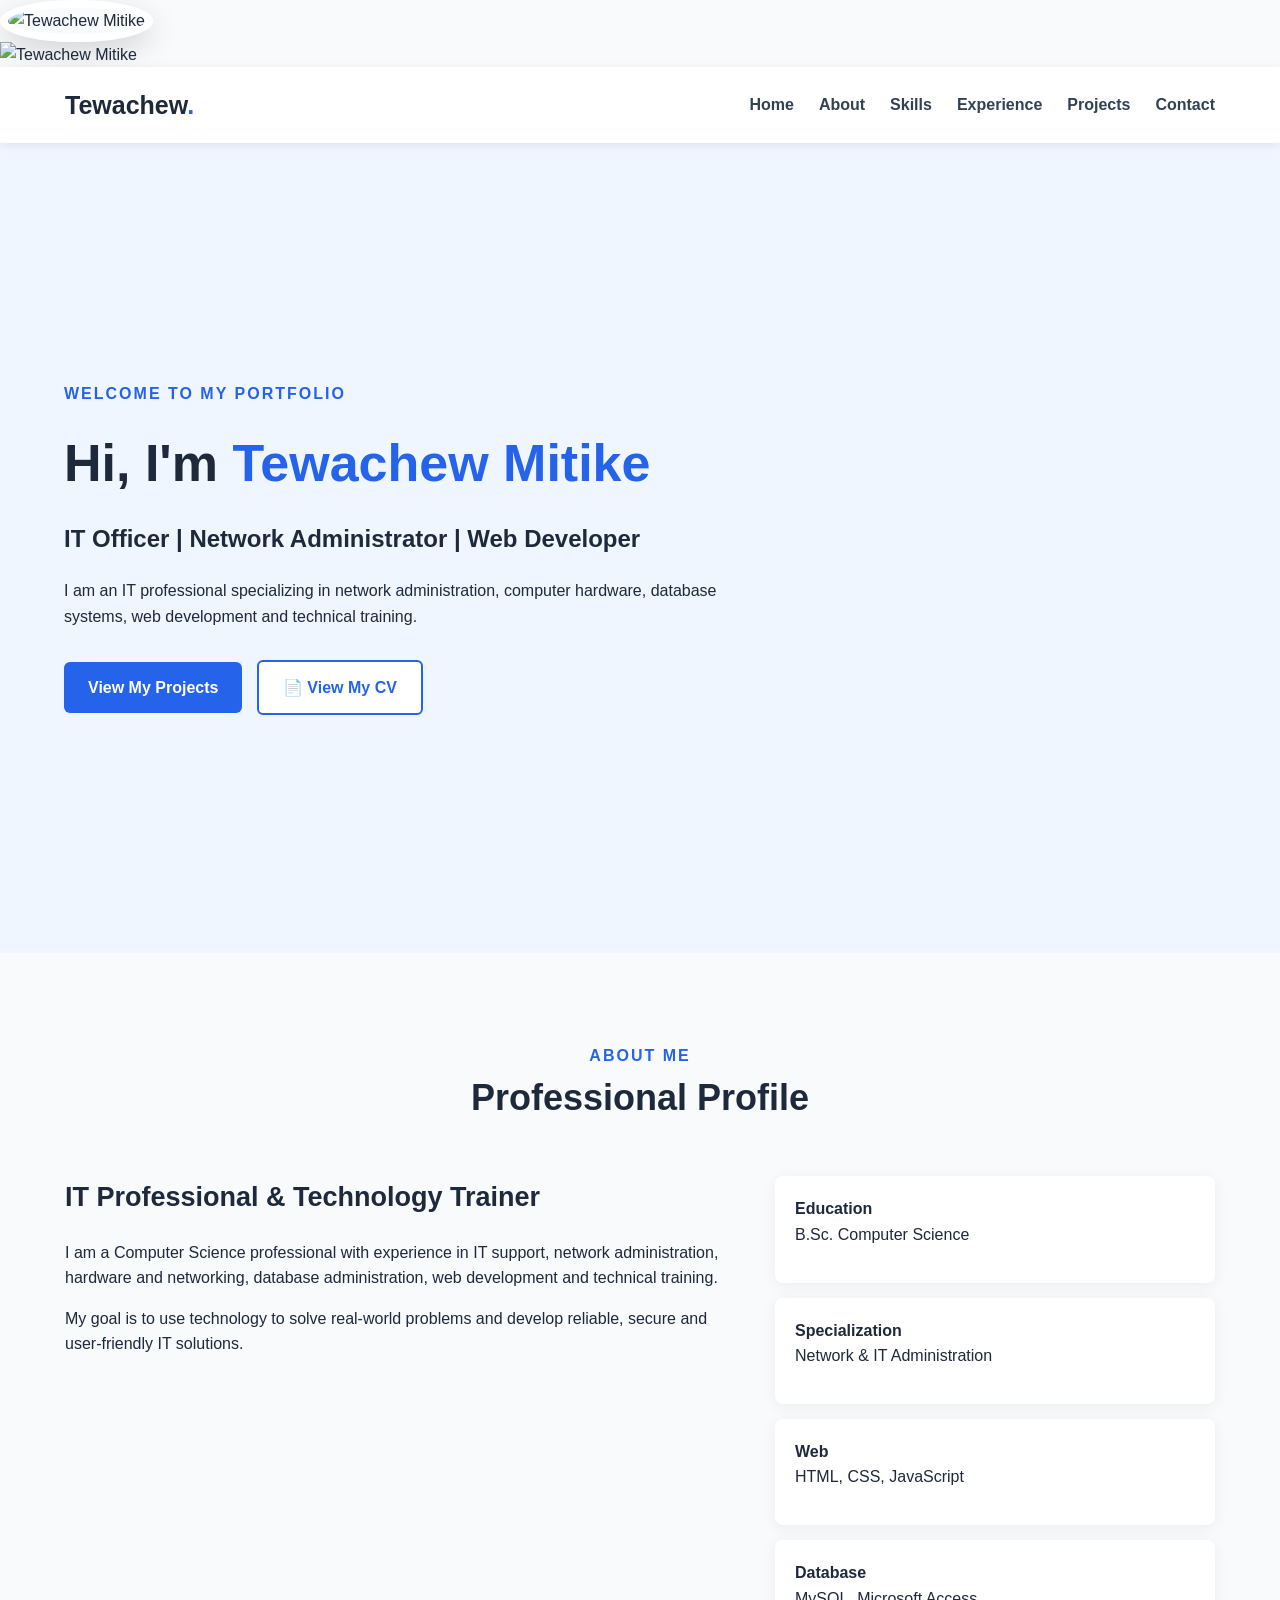
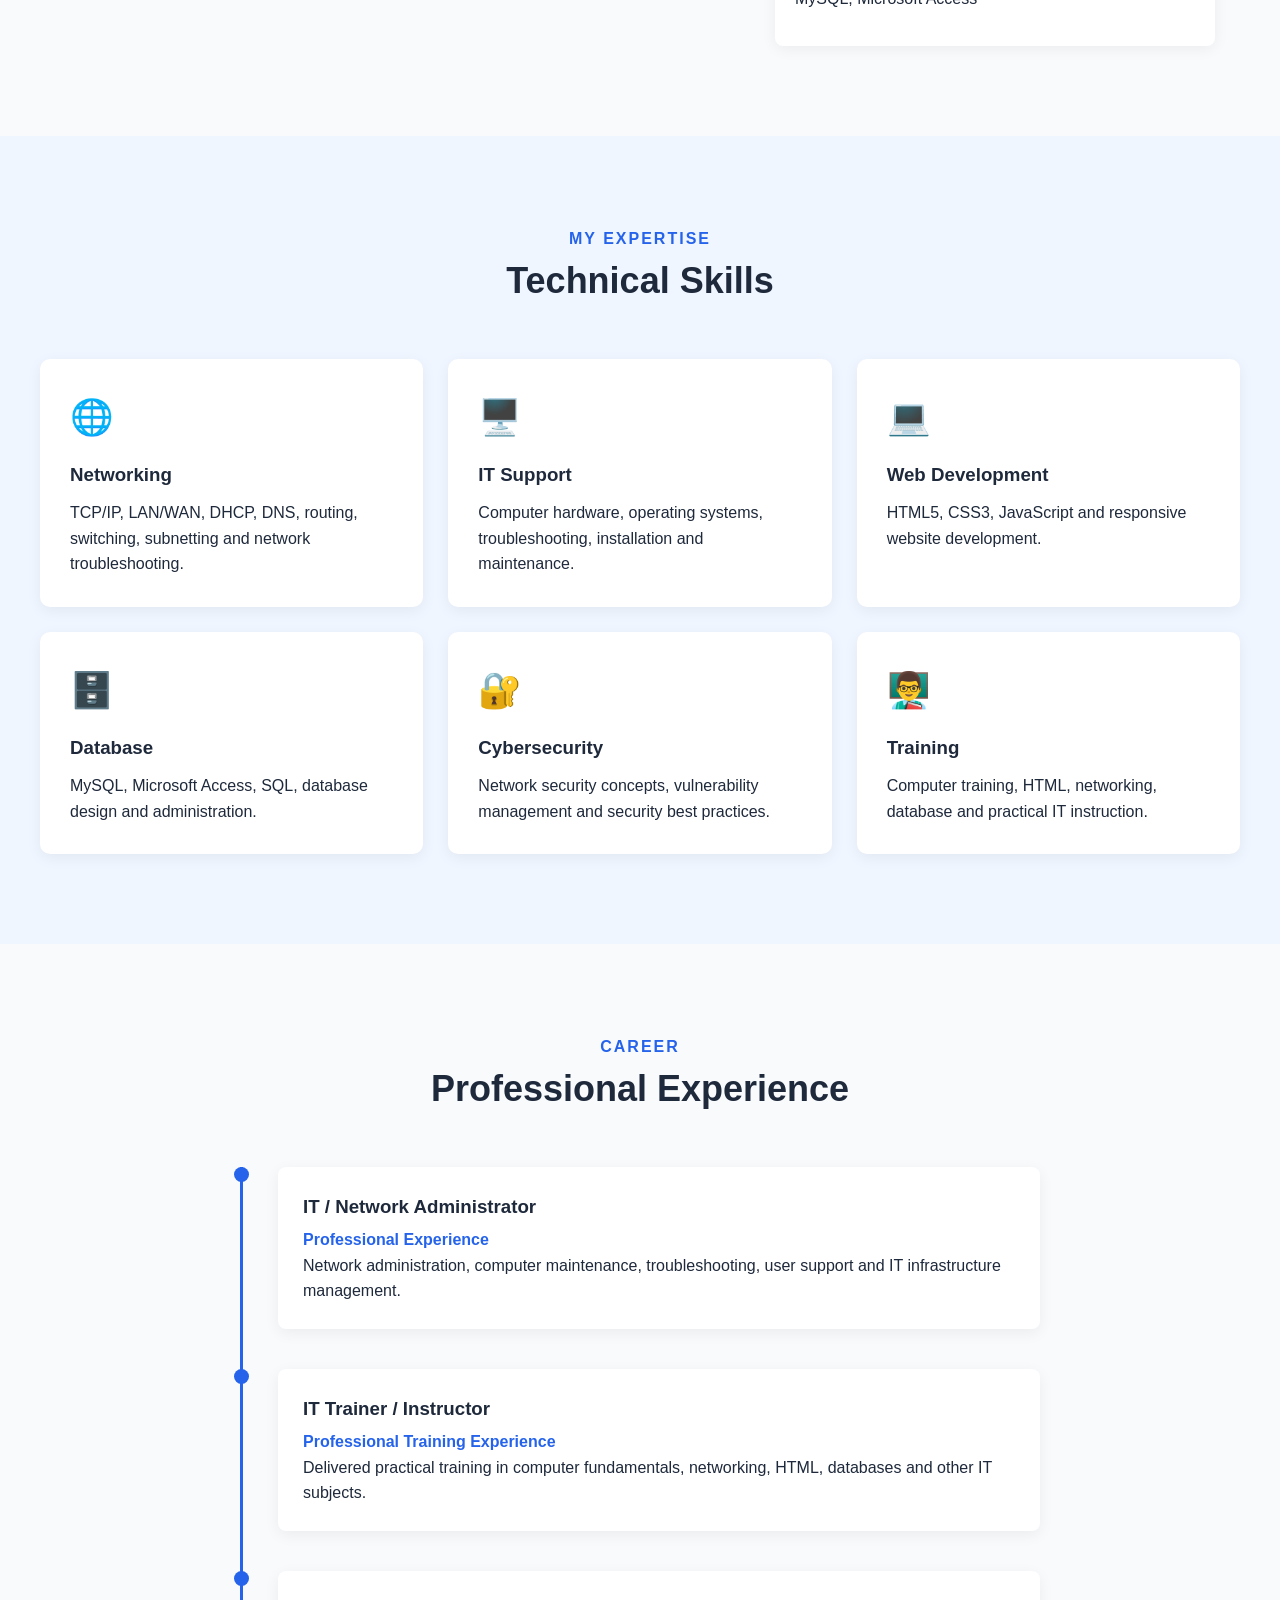
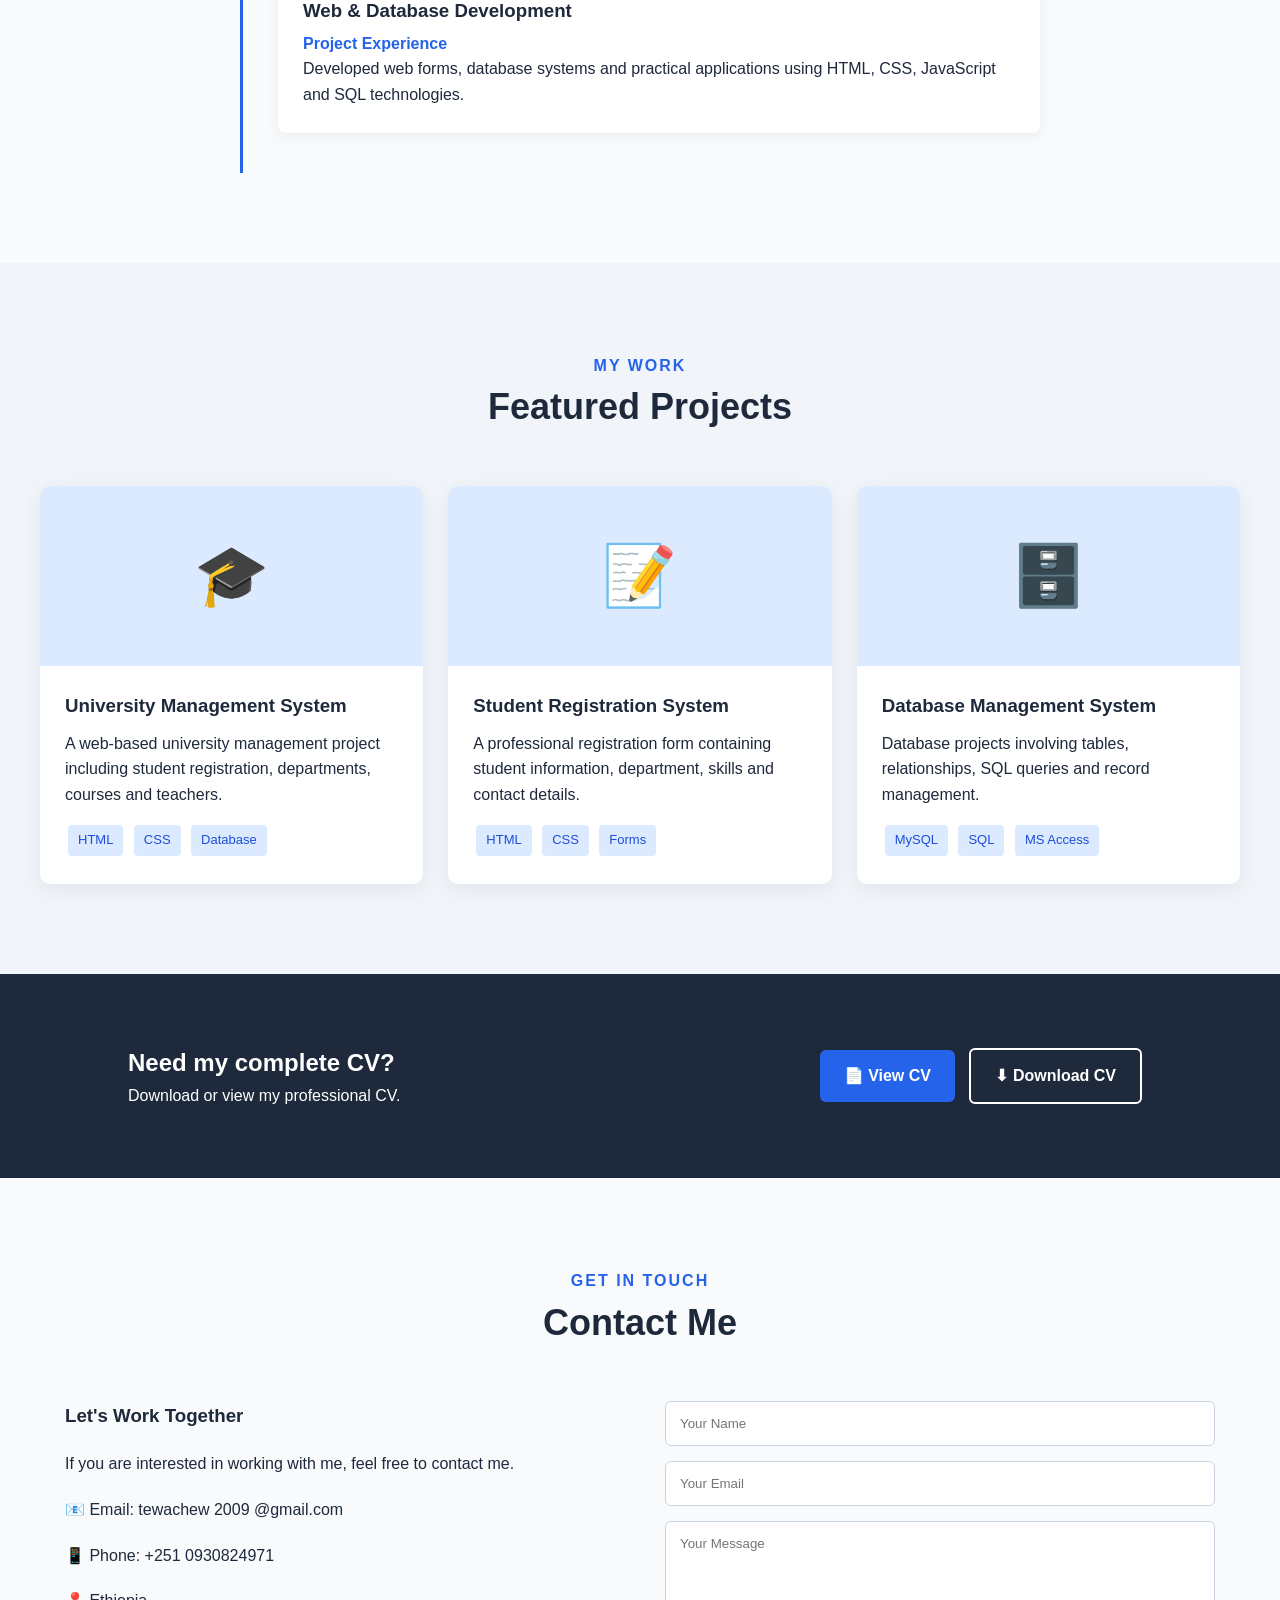
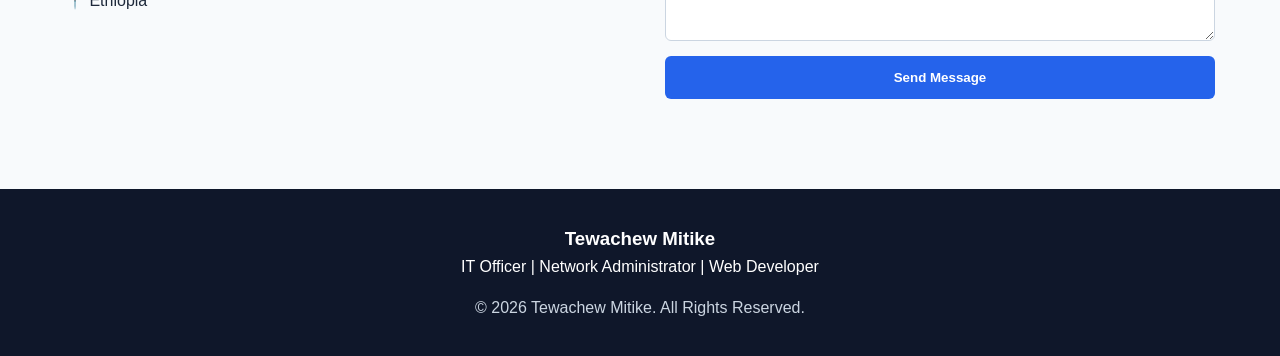
==== index.html @ 7562be27 "Add files via upload" ====
<!DOCTYPE html>
<html lang="en">
<head>
    <meta charset="UTF-8">
    <meta name="viewport" content="width=device-width, initial-scale=1.0">

    <meta name="description"
          content="Tewachew Mitike - IT Officer, Network Administrator and Web Developer">

    <title>Tewachew Mitike | IT Professional</title>
    <link rel="stylesheet" href="style.css">
    <div class="hero-image">

            <img src="IMG_7418.jpg"
                 alt="Tewachew Mitike" width="500"  height="400">

        </div>

    <link rel="stylesheet" href="style.css">

</head>

<body>
    <script src="script.js"></script>
    <img src="images/profile.jpg" alt="Tewachew Mitike" width="150" height="150">

<!-- ================= NAVIGATION ================= -->

<header>
    <nav class="navbar">

        <div class="logo">
            Tewachew<span>.</span>
        </div>

        <ul class="nav-links">
            <li><a href="#home">Home</a></li>
            <li><a href="#about">About</a></li>
            <li><a href="#skills">Skills</a></li>
            <li><a href="#experience">Experience</a></li>
            <li><a href="#projects">Projects</a></li>
            <li><a href="#contact">Contact</a></li>
        </ul>

        <div class="menu-btn" onclick="toggleMenu()">
            ☰
        </div>

    </nav>
</header>


<!-- ================= HOME ================= -->

<section id="home" class="hero">

    <div class="hero-content">

        <div class="hero-text">

            <p class="welcome">
                WELCOME TO MY PORTFOLIO
            </p>

            <h1>
                Hi, I'm <span>Tewachew Mitike</span>
            </h1>

            <h2>
                IT Officer | Network Administrator | Web Developer
            </h2>

            <p>
                I am an IT professional specializing in network
                administration, computer hardware, database systems,
                web development and technical training.
            </p>

            <div class="hero-buttons">

                <a href="#projects" class="btn primary">
                    View My Projects
                </a>

                <a href="TewachewCV 1431.pdf"
                   target="_blank"
                   class="btn secondary">
                    📄 View My CV
                </a>

            </div>

        </div>


        <div class="hero-image">

            

        </div>

    </div>

</section>


<!-- ================= ABOUT ================= -->

<section id="about" class="section">

    <div class="section-title">

        <p>ABOUT ME</p>

        <h2>Professional Profile</h2>

    </div>

    <div class="about-content">

        <div>

            <h3>IT Professional & Technology Trainer</h3>

            <p>
                I am a Computer Science professional with experience
                in IT support, network administration, hardware and
                networking, database administration, web development
                and technical training.
            </p>

            <p>
                My goal is to use technology to solve real-world
                problems and develop reliable, secure and
                user-friendly IT solutions.
            </p>

        </div>

        <div class="about-info">

            <div>
                <strong>Education</strong>
                <p>B.Sc. Computer Science</p>
            </div>

            <div>
                <strong>Specialization</strong>
                <p>Network & IT Administration</p>
            </div>

            <div>
                <strong>Web</strong>
                <p>HTML, CSS, JavaScript</p>
            </div>

            <div>
                <strong>Database</strong>
                <p>MySQL, Microsoft Access</p>
            </div>

        </div>

    </div>

</section>


<!-- ================= SKILLS ================= -->

<section id="skills" class="section skills-section">

    <div class="section-title">

        <p>MY EXPERTISE</p>

        <h2>Technical Skills</h2>

    </div>


    <div class="skills-grid">

        <div class="skill-card">

            <div class="skill-icon">🌐</div>

            <h3>Networking</h3>

            <p>
                TCP/IP, LAN/WAN, DHCP, DNS, routing,
                switching, subnetting and network troubleshooting.
            </p>

        </div>


        <div class="skill-card">

            <div class="skill-icon">🖥️</div>

            <h3>IT Support</h3>

            <p>
                Computer hardware, operating systems,
                troubleshooting, installation and maintenance.
            </p>

        </div>


        <div class="skill-card">

            <div class="skill-icon">💻</div>

            <h3>Web Development</h3>

            <p>
                HTML5, CSS3, JavaScript and responsive
                website development.
            </p>

        </div>


        <div class="skill-card">

            <div class="skill-icon">🗄️</div>

            <h3>Database</h3>

            <p>
                MySQL, Microsoft Access, SQL, database
                design and administration.
            </p>

        </div>


        <div class="skill-card">

            <div class="skill-icon">🔐</div>

            <h3>Cybersecurity</h3>

            <p>
                Network security concepts, vulnerability
                management and security best practices.
            </p>

        </div>


        <div class="skill-card">

            <div class="skill-icon">👨‍🏫</div>

            <h3>Training</h3>

            <p>
                Computer training, HTML, networking,
                database and practical IT instruction.
            </p>

        </div>

    </div>

</section>


<!-- ================= EXPERIENCE ================= -->

<section id="experience" class="section">

    <div class="section-title">

        <p>CAREER</p>

        <h2>Professional Experience</h2>

    </div>


    <div class="timeline">

        <div class="timeline-item">

            <span class="timeline-dot"></span>

            <div class="timeline-content">

                <h3>IT / Network Administrator</h3>

                <p class="date">
                    Professional Experience
                </p>

                <p>
                    Network administration, computer maintenance,
                    troubleshooting, user support and IT infrastructure
                    management.
                </p>

            </div>

        </div>


        <div class="timeline-item">

            <span class="timeline-dot"></span>

            <div class="timeline-content">

                <h3>IT Trainer / Instructor</h3>

                <p class="date">
                    Professional Training Experience
                </p>

                <p>
                    Delivered practical training in computer fundamentals,
                    networking, HTML, databases and other IT subjects.
                </p>

            </div>

        </div>


        <div class="timeline-item">

            <span class="timeline-dot"></span>

            <div class="timeline-content">

                <h3>Web & Database Development</h3>

                <p class="date">
                    Project Experience
                </p>

                <p>
                    Developed web forms, database systems and
                    practical applications using HTML, CSS,
                    JavaScript and SQL technologies.
                </p>

            </div>

        </div>

    </div>

</section>


<!-- ================= PROJECTS ================= -->

<section id="projects" class="section projects-section">

    <div class="section-title">

        <p>MY WORK</p>

        <h2>Featured Projects</h2>

    </div>


    <div class="projects-grid">

        <div class="project-card">

            <div class="project-image">
                🎓
            </div>

            <div class="project-content">

                <h3>University Management System</h3>

                <p>
                    A web-based university management project
                    including student registration, departments,
                    courses and teachers.
                </p>

                <div class="tags">
                    <span>HTML</span>
                    <span>CSS</span>
                    <span>Database</span>
                </div>

            </div>

        </div>


        <div class="project-card">

            <div class="project-image">
                📝
            </div>

            <div class="project-content">

                <h3>Student Registration System</h3>

                <p>
                    A professional registration form containing
                    student information, department, skills and
                    contact details.
                </p>

                <div class="tags">
                    <span>HTML</span>
                    <span>CSS</span>
                    <span>Forms</span>
                </div>

            </div>

        </div>


        <div class="project-card">

            <div class="project-image">
                🗄️
            </div>

            <div class="project-content">

                <h3>Database Management System</h3>

                <p>
                    Database projects involving tables,
                    relationships, SQL queries and record management.
                </p>

                <div class="tags">
                    <span>MySQL</span>
                    <span>SQL</span>
                    <span>MS Access</span>
                </div>

            </div>

        </div>

    </div>

</section>


<!-- ================= CV ================= -->

<section class="cv-section">

    <div>

        <h2>Need my complete CV?</h2>

        <p>
            Download or view my professional CV.
        </p>

    </div>

    <div class="cv-buttons">

        <a href="TewachewCV 1431.pdf"
           target="_blank"
           class="btn primary">
            📄 View CV
        </a>

        <a href="TewachewCV 1431.pdf"
           download
           class="btn secondary">
            ⬇ Download CV
        </a>

    </div>

</section>


<!-- ================= CONTACT ================= -->

<section id="contact" class="section">

    <div class="section-title">

        <p>GET IN TOUCH</p>

        <h2>Contact Me</h2>

    </div>


    <div class="contact-container">

        <div class="contact-info">

            <h3>Let's Work Together</h3>

            <p>
                If you are interested in working with me,
                feel free to contact me.
            </p>

            <p>📧 Email: tewachew 2009 @gmail.com</p>

            <p>📱 Phone: +251 0930824971</p>

            <p>📍 Ethiopia</p>

        </div>


        <form class="contact-form">

            <input type="text"
                   placeholder="Your Name"
                   required>

            <input type="email"
                   placeholder="Your Email"
                   required>

            <textarea rows="6"
                      placeholder="Your Message"
                      required></textarea>

            <button type="submit">
                Send Message
            </button>

        </form>

    </div>

</section>


<!-- ================= FOOTER ================= -->

<footer>

    <h3>Tewachew Mitike</h3>

    <p>
        IT Officer | Network Administrator | Web Developer
    </p>

    <p class="copyright">
        © 2026 Tewachew Mitike. All Rights Reserved.
    </p>

</footer>


<script src="script.js"></script>


</body>
</html>
---- style.css ----
* {
    margin: 0;
    padding: 0;
    box-sizing: border-box;
}

html {
    scroll-behavior: smooth;
}

body {
    font-family: Arial, Helvetica, sans-serif;
    color: #1e293b;
    background: #f8fafc;
    line-height: 1.6;
}

header {
    position: sticky;
    top: 0;
    z-index: 1000;
    background: #ffffff;
    box-shadow: 0 2px 10px rgba(0,0,0,0.08);
}

.navbar {
    max-width: 1200px;
    margin: auto;
    padding: 18px 25px;

    display: flex;
    justify-content: space-between;
    align-items: center;
}

.logo {
    font-size: 25px;
    font-weight: bold;
}

.logo span {
    color: #2563eb;
}

.nav-links {
    display: flex;
    list-style: none;
    gap: 25px;
}

.nav-links a {
    text-decoration: none;
    color: #334155;
    font-weight: 600;
}

.nav-links a:hover {
    color: #2563eb;
}

.menu-btn {
    display: none;
    font-size: 28px;
    cursor: pointer;
}


/* HERO */

.hero {
    min-height: 90vh;
    display: flex;
    align-items: center;
    background: #eff6ff;
}

.hero-content {
    width: 90%;
    max-width: 1200px;
    margin: auto;

    display: grid;
    grid-template-columns: 2fr 1fr;
    gap: 60px;
    align-items: center;
}

.welcome {
    color: #2563eb;
    font-weight: bold;
    letter-spacing: 2px;
}

.hero h1 {
    font-size: 52px;
    margin: 15px 0;
}

.hero h1 span {
    color: #2563eb;
}

.hero h2 {
    font-size: 24px;
    margin-bottom: 20px;
}

.hero-text > p {
    max-width: 700px;
}

.hero-buttons {
    margin-top: 30px;
}

.btn {
    display: inline-block;
    padding: 13px 24px;
    margin-right: 10px;
    border-radius: 6px;
    text-decoration: none;
    font-weight: bold;
}

.primary {
    background: #2563eb;
    color: white;
}

.secondary {
    background: white;
    color: #2563eb;
    border: 2px solid #2563eb;
}

.btn:hover {
    opacity: 0.85;
}

.hero-image img {
    width: 300px;
    height: 300px;
    object-fit: cover;
    border-radius: 50%;
    border: 8px solid white;
    box-shadow: 0 10px 30px rgba(0,0,0,0.15);
}


/* SECTIONS */

.section {
    max-width: 1200px;
    margin: auto;
    padding: 90px 25px;
}

.section-title {
    text-align: center;
    margin-bottom: 50px;
}

.section-title p {
    color: #2563eb;
    font-weight: bold;
    letter-spacing: 2px;
}

.section-title h2 {
    font-size: 36px;
}


/* ABOUT */

.about-content {
    display: grid;
    grid-template-columns: 1.5fr 1fr;
    gap: 50px;
}

.about-content h3 {
    font-size: 27px;
    margin-bottom: 20px;
}

.about-content p {
    margin-bottom: 15px;
}

.about-info {
    display: grid;
    gap: 15px;
}

.about-info div {
    background: white;
    padding: 20px;
    border-radius: 8px;
    box-shadow: 0 3px 15px rgba(0,0,0,0.06);
}


/* SKILLS */

.skills-section {
    max-width: none;
    background: #eff6ff;
}

.skills-grid {
    max-width: 1200px;
    margin: auto;

    display: grid;
    grid-template-columns: repeat(3, 1fr);
    gap: 25px;
}

.skill-card {
    background: white;
    padding: 30px;
    border-radius: 10px;
    box-shadow: 0 4px 15px rgba(0,0,0,0.06);
}

.skill-icon {
    font-size: 35px;
    margin-bottom: 15px;
}

.skill-card h3 {
    margin-bottom: 10px;
}


/* EXPERIENCE */

.timeline {
    max-width: 800px;
    margin: auto;
}

.timeline-item {
    position: relative;
    padding: 0 0 40px 35px;
    border-left: 3px solid #2563eb;
}

.timeline-dot {
    position: absolute;
    left: -9px;
    top: 0;

    width: 15px;
    height: 15px;
    border-radius: 50%;
    background: #2563eb;
}

.timeline-content {
    background: white;
    padding: 25px;
    border-radius: 8px;
    box-shadow: 0 4px 15px rgba(0,0,0,0.06);
}

.timeline-content h3 {
    margin-bottom: 5px;
}

.date {
    color: #2563eb;
    font-weight: bold;
}


/* PROJECTS */

.projects-section {
    max-width: none;
    background: #f1f5f9;
}

.projects-grid {
    max-width: 1200px;
    margin: auto;

    display: grid;
    grid-template-columns: repeat(3, 1fr);
    gap: 25px;
}

.project-card {
    background: white;
    border-radius: 10px;
    overflow: hidden;
    box-shadow: 0 5px 20px rgba(0,0,0,0.07);
}

.project-image {
    height: 180px;

    display: flex;
    justify-content: center;
    align-items: center;

    background: #dbeafe;
    font-size: 60px;
}

.project-content {
    padding: 25px;
}

.project-content h3 {
    margin-bottom: 10px;
}

.tags {
    margin-top: 15px;
}

.tags span {
    display: inline-block;
    background: #dbeafe;
    color: #1d4ed8;
    padding: 5px 10px;
    margin: 3px;
    border-radius: 4px;
    font-size: 13px;
}


/* CV */

.cv-section {
    padding: 70px 10%;

    display: flex;
    justify-content: space-between;
    align-items: center;

    background: #1e293b;
    color: white;
}

.cv-section .secondary {
    background: transparent;
    color: white;
    border-color: white;
}


/* CONTACT */

.contact-container {
    display: grid;
    grid-template-columns: 1fr 1fr;
    gap: 50px;
}

.contact-info p {
    margin: 20px 0;
}

.contact-form {
    display: flex;
    flex-direction: column;
    gap: 15px;
}

.contact-form input,
.contact-form textarea {
    width: 100%;
    padding: 14px;

    border: 1px solid #cbd5e1;
    border-radius: 6px;
    font-family: inherit;
}

.contact-form button {
    padding: 14px;
    border: none;
    border-radius: 6px;

    background: #2563eb;
    color: white;

    font-weight: bold;
    cursor: pointer;
}

.contact-form button:hover {
    opacity: 0.85;
}


/* FOOTER */

footer {
    text-align: center;
    padding: 35px;
    background: #0f172a;
    color: white;
}

.copyright {
    margin-top: 15px;
    color: #cbd5e1;
}


/* MOBILE */

@media (max-width: 768px) {

    .nav-links {
        display: none;
        position: absolute;
        top: 70px;
        left: 0;

        width: 100%;
        background: white;

        flex-direction: column;
        text-align: center;

        padding: 20px;
    }

    .nav-links.active {
        display: flex;
    }

    .menu-btn {
        display: block;
    }

    .hero-content {
        grid-template-columns: 1fr;
        text-align: center;
    }

    .hero {
        padding: 70px 0;
    }

    .hero h1 {
        font-size: 38px;
    }

    .hero-image {
        order: -1;
    }

    .hero-image img {
        width: 220px;
        height: 220px;
    }

    .about-content {
        grid-template-columns: 1fr;
    }

    .skills-grid {
        grid-template-columns: 1fr;
    }

    .projects-grid {
        grid-template-columns: 1fr;
    }

    .contact-container {
        grid-template-columns: 1fr;
    }

    .cv-section {
        flex-direction: column;
        text-align: center;
        gap: 25px;
    }

}
---- style.css ----
* {
    margin: 0;
    padding: 0;
    box-sizing: border-box;
}

html {
    scroll-behavior: smooth;
}

body {
    font-family: Arial, Helvetica, sans-serif;
    color: #1e293b;
    background: #f8fafc;
    line-height: 1.6;
}

header {
    position: sticky;
    top: 0;
    z-index: 1000;
    background: #ffffff;
    box-shadow: 0 2px 10px rgba(0,0,0,0.08);
}

.navbar {
    max-width: 1200px;
    margin: auto;
    padding: 18px 25px;

    display: flex;
    justify-content: space-between;
    align-items: center;
}

.logo {
    font-size: 25px;
    font-weight: bold;
}

.logo span {
    color: #2563eb;
}

.nav-links {
    display: flex;
    list-style: none;
    gap: 25px;
}

.nav-links a {
    text-decoration: none;
    color: #334155;
    font-weight: 600;
}

.nav-links a:hover {
    color: #2563eb;
}

.menu-btn {
    display: none;
    font-size: 28px;
    cursor: pointer;
}


/* HERO */

.hero {
    min-height: 90vh;
    display: flex;
    align-items: center;
    background: #eff6ff;
}

.hero-content {
    width: 90%;
    max-width: 1200px;
    margin: auto;

    display: grid;
    grid-template-columns: 2fr 1fr;
    gap: 60px;
    align-items: center;
}

.welcome {
    color: #2563eb;
    font-weight: bold;
    letter-spacing: 2px;
}

.hero h1 {
    font-size: 52px;
    margin: 15px 0;
}

.hero h1 span {
    color: #2563eb;
}

.hero h2 {
    font-size: 24px;
    margin-bottom: 20px;
}

.hero-text > p {
    max-width: 700px;
}

.hero-buttons {
    margin-top: 30px;
}

.btn {
    display: inline-block;
    padding: 13px 24px;
    margin-right: 10px;
    border-radius: 6px;
    text-decoration: none;
    font-weight: bold;
}

.primary {
    background: #2563eb;
    color: white;
}

.secondary {
    background: white;
    color: #2563eb;
    border: 2px solid #2563eb;
}

.btn:hover {
    opacity: 0.85;
}

.hero-image img {
    width: 300px;
    height: 300px;
    object-fit: cover;
    border-radius: 50%;
    border: 8px solid white;
    box-shadow: 0 10px 30px rgba(0,0,0,0.15);
}


/* SECTIONS */

.section {
    max-width: 1200px;
    margin: auto;
    padding: 90px 25px;
}

.section-title {
    text-align: center;
    margin-bottom: 50px;
}

.section-title p {
    color: #2563eb;
    font-weight: bold;
    letter-spacing: 2px;
}

.section-title h2 {
    font-size: 36px;
}


/* ABOUT */

.about-content {
    display: grid;
    grid-template-columns: 1.5fr 1fr;
    gap: 50px;
}

.about-content h3 {
    font-size: 27px;
    margin-bottom: 20px;
}

.about-content p {
    margin-bottom: 15px;
}

.about-info {
    display: grid;
    gap: 15px;
}

.about-info div {
    background: white;
    padding: 20px;
    border-radius: 8px;
    box-shadow: 0 3px 15px rgba(0,0,0,0.06);
}


/* SKILLS */

.skills-section {
    max-width: none;
    background: #eff6ff;
}

.skills-grid {
    max-width: 1200px;
    margin: auto;

    display: grid;
    grid-template-columns: repeat(3, 1fr);
    gap: 25px;
}

.skill-card {
    background: white;
    padding: 30px;
    border-radius: 10px;
    box-shadow: 0 4px 15px rgba(0,0,0,0.06);
}

.skill-icon {
    font-size: 35px;
    margin-bottom: 15px;
}

.skill-card h3 {
    margin-bottom: 10px;
}


/* EXPERIENCE */

.timeline {
    max-width: 800px;
    margin: auto;
}

.timeline-item {
    position: relative;
    padding: 0 0 40px 35px;
    border-left: 3px solid #2563eb;
}

.timeline-dot {
    position: absolute;
    left: -9px;
    top: 0;

    width: 15px;
    height: 15px;
    border-radius: 50%;
    background: #2563eb;
}

.timeline-content {
    background: white;
    padding: 25px;
    border-radius: 8px;
    box-shadow: 0 4px 15px rgba(0,0,0,0.06);
}

.timeline-content h3 {
    margin-bottom: 5px;
}

.date {
    color: #2563eb;
    font-weight: bold;
}


/* PROJECTS */

.projects-section {
    max-width: none;
    background: #f1f5f9;
}

.projects-grid {
    max-width: 1200px;
    margin: auto;

    display: grid;
    grid-template-columns: repeat(3, 1fr);
    gap: 25px;
}

.project-card {
    background: white;
    border-radius: 10px;
    overflow: hidden;
    box-shadow: 0 5px 20px rgba(0,0,0,0.07);
}

.project-image {
    height: 180px;

    display: flex;
    justify-content: center;
    align-items: center;

    background: #dbeafe;
    font-size: 60px;
}

.project-content {
    padding: 25px;
}

.project-content h3 {
    margin-bottom: 10px;
}

.tags {
    margin-top: 15px;
}

.tags span {
    display: inline-block;
    background: #dbeafe;
    color: #1d4ed8;
    padding: 5px 10px;
    margin: 3px;
    border-radius: 4px;
    font-size: 13px;
}


/* CV */

.cv-section {
    padding: 70px 10%;

    display: flex;
    justify-content: space-between;
    align-items: center;

    background: #1e293b;
    color: white;
}

.cv-section .secondary {
    background: transparent;
    color: white;
    border-color: white;
}


/* CONTACT */

.contact-container {
    display: grid;
    grid-template-columns: 1fr 1fr;
    gap: 50px;
}

.contact-info p {
    margin: 20px 0;
}

.contact-form {
    display: flex;
    flex-direction: column;
    gap: 15px;
}

.contact-form input,
.contact-form textarea {
    width: 100%;
    padding: 14px;

    border: 1px solid #cbd5e1;
    border-radius: 6px;
    font-family: inherit;
}

.contact-form button {
    padding: 14px;
    border: none;
    border-radius: 6px;

    background: #2563eb;
    color: white;

    font-weight: bold;
    cursor: pointer;
}

.contact-form button:hover {
    opacity: 0.85;
}


/* FOOTER */

footer {
    text-align: center;
    padding: 35px;
    background: #0f172a;
    color: white;
}

.copyright {
    margin-top: 15px;
    color: #cbd5e1;
}


/* MOBILE */

@media (max-width: 768px) {

    .nav-links {
        display: none;
        position: absolute;
        top: 70px;
        left: 0;

        width: 100%;
        background: white;

        flex-direction: column;
        text-align: center;

        padding: 20px;
    }

    .nav-links.active {
        display: flex;
    }

    .menu-btn {
        display: block;
    }

    .hero-content {
        grid-template-columns: 1fr;
        text-align: center;
    }

    .hero {
        padding: 70px 0;
    }

    .hero h1 {
        font-size: 38px;
    }

    .hero-image {
        order: -1;
    }

    .hero-image img {
        width: 220px;
        height: 220px;
    }

    .about-content {
        grid-template-columns: 1fr;
    }

    .skills-grid {
        grid-template-columns: 1fr;
    }

    .projects-grid {
        grid-template-columns: 1fr;
    }

    .contact-container {
        grid-template-columns: 1fr;
    }

    .cv-section {
        flex-direction: column;
        text-align: center;
        gap: 25px;
    }

}
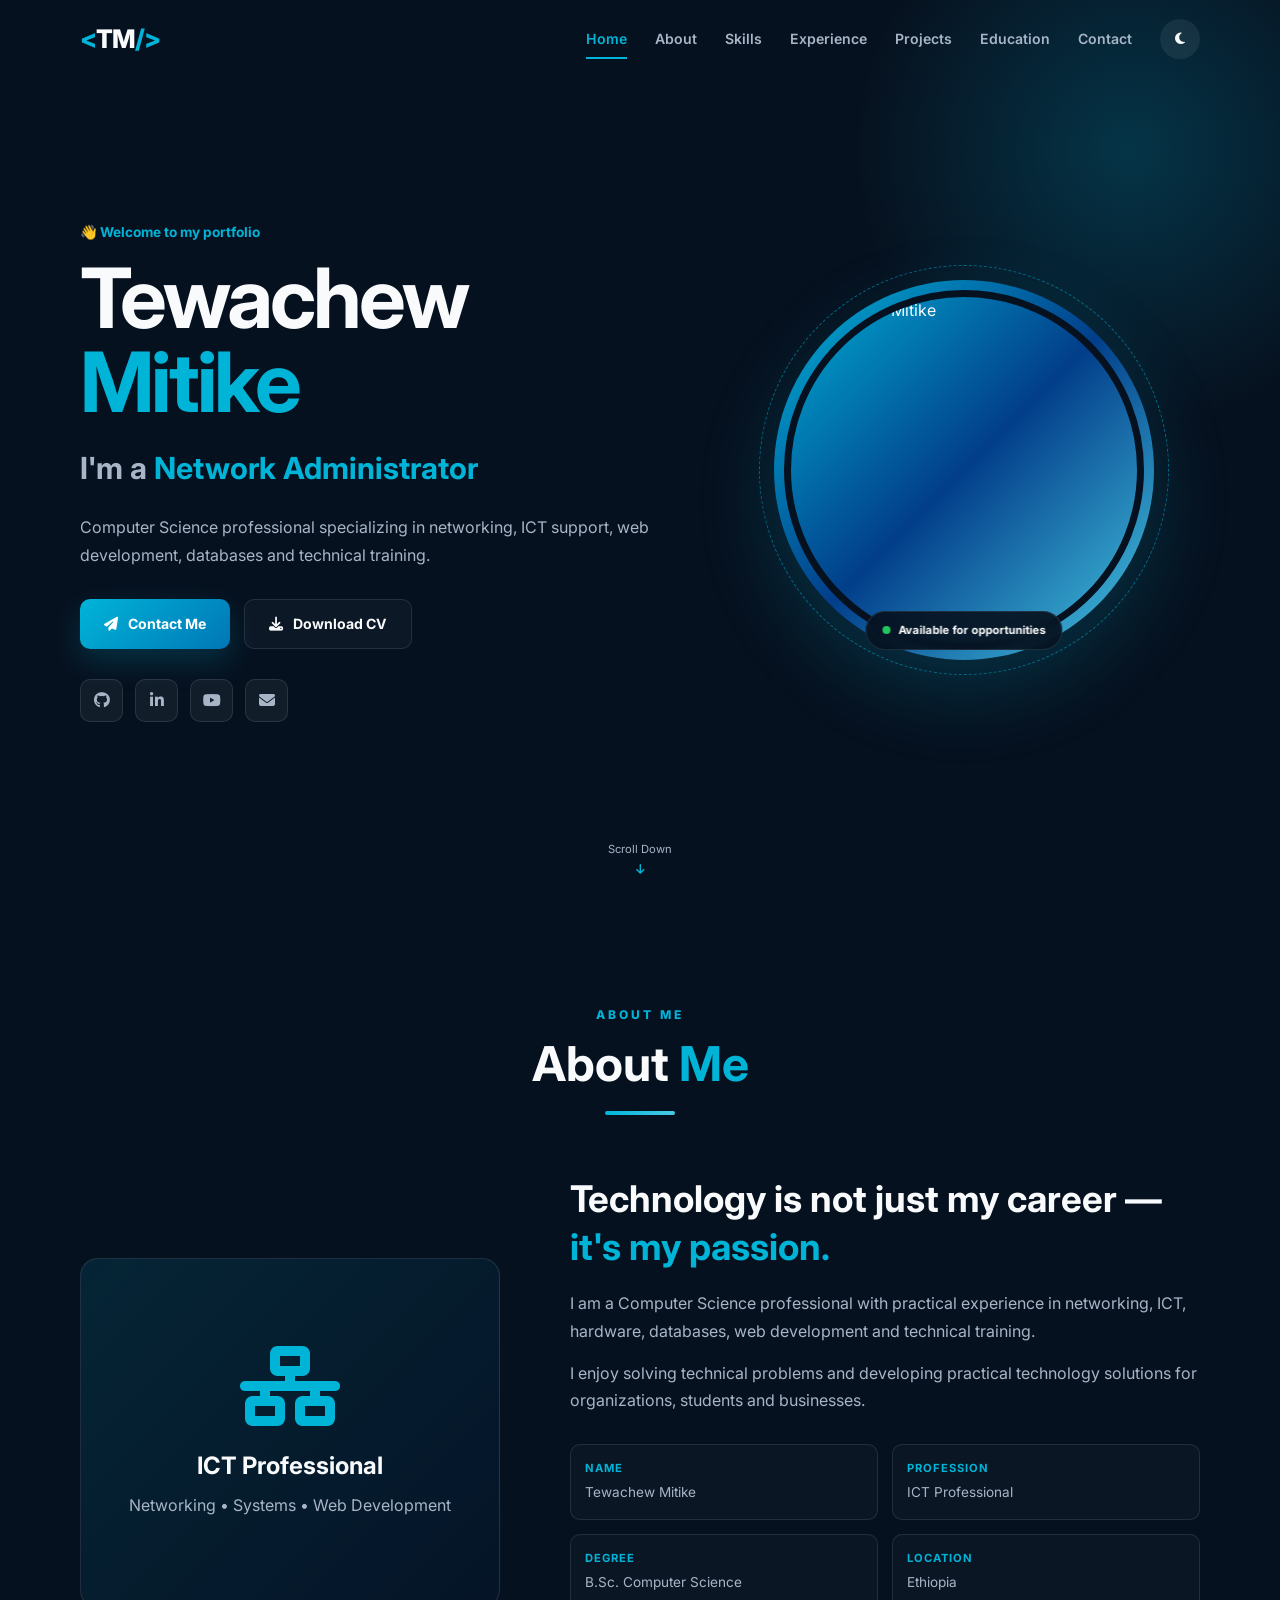
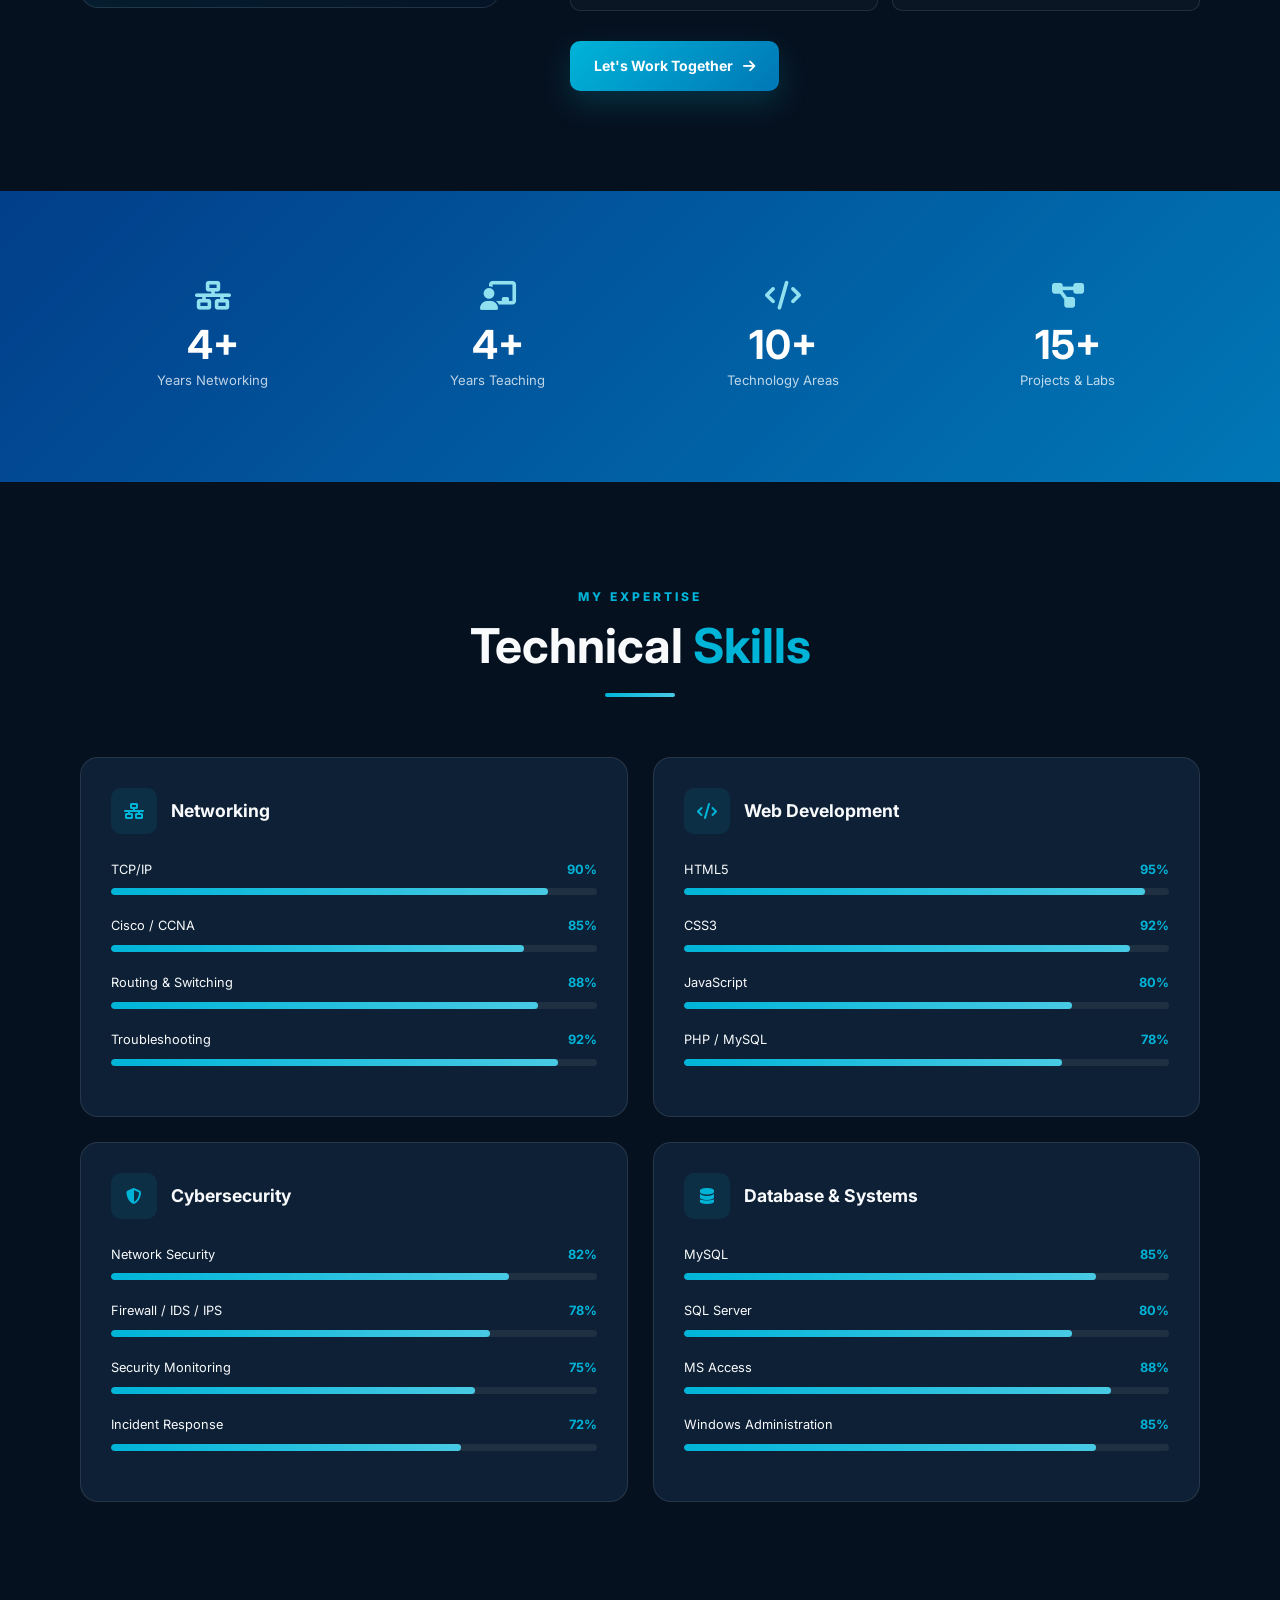
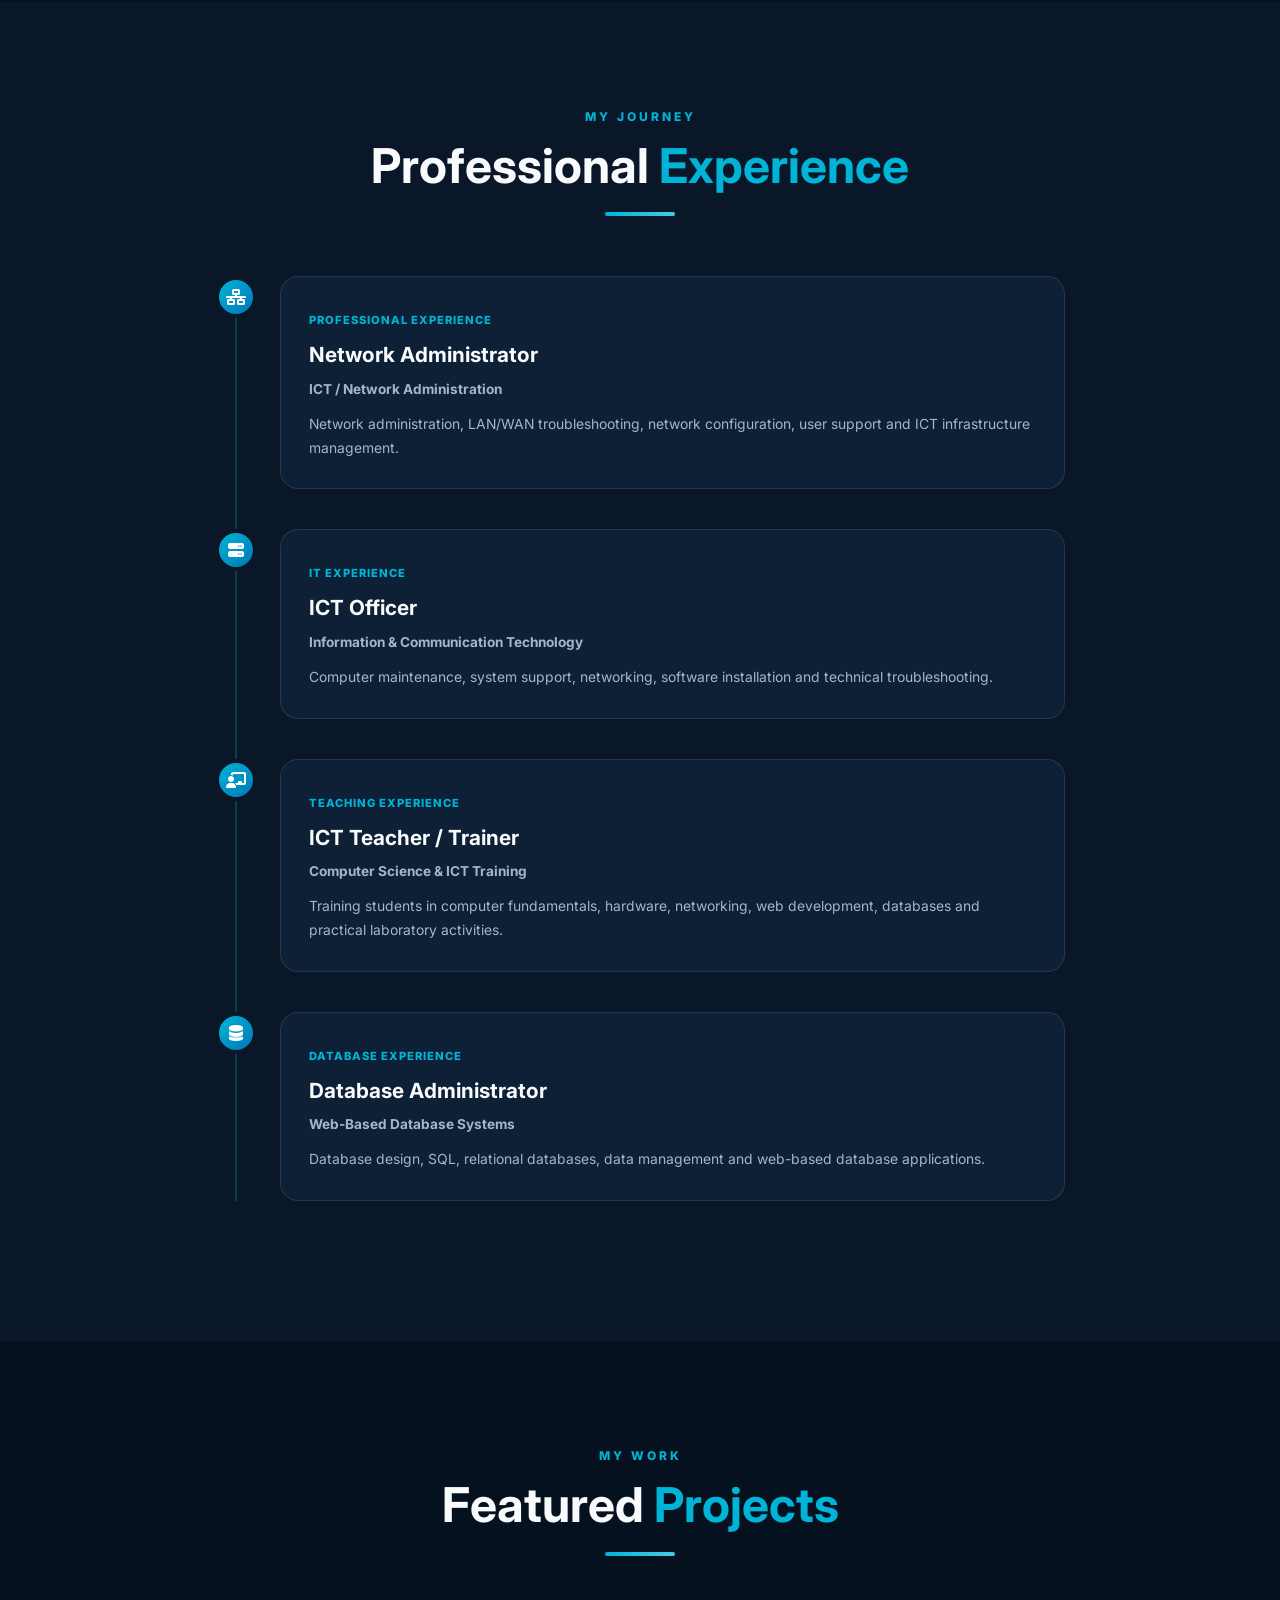
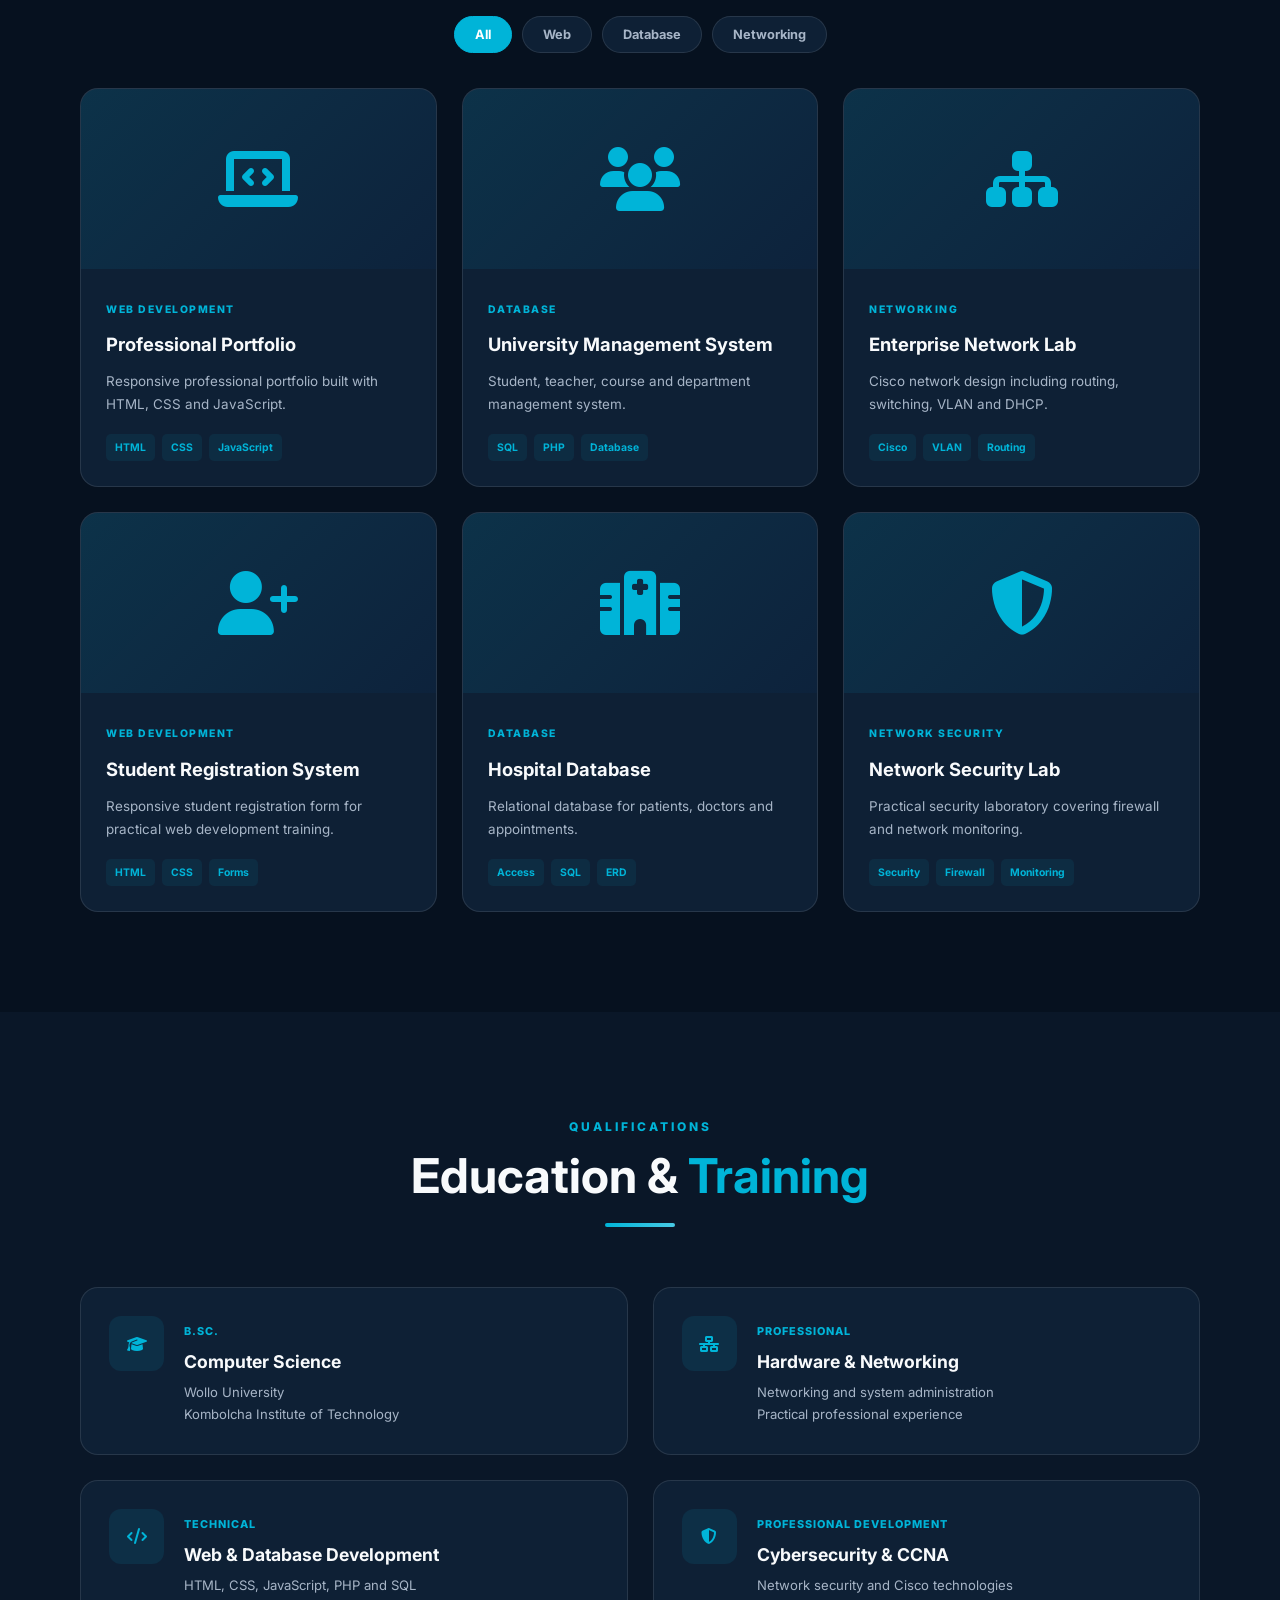
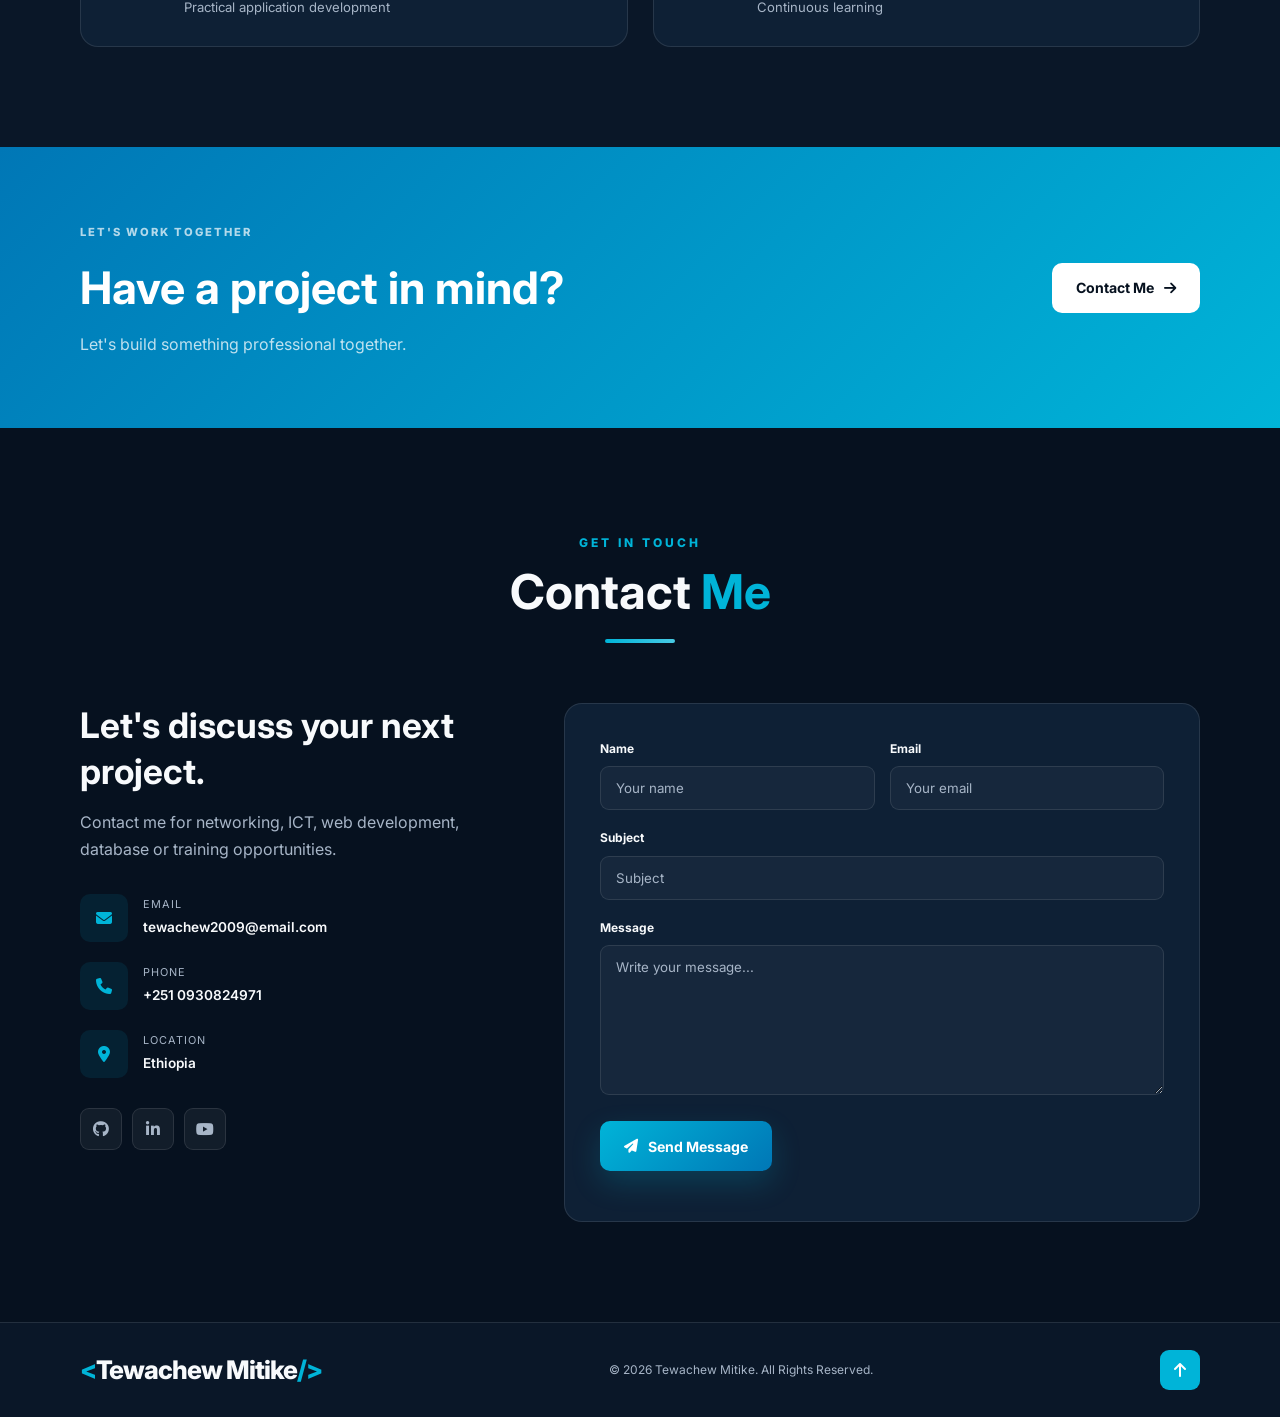
==== commit 4eca4e91: "Refactor add function to accept parameters" ====
--- a/index.html
+++ b/index.html
@@ -1,570 +1,1516 @@
-<!DOCTYPE html>
-<html lang="en">
-<head>
-    <meta charset="UTF-8">
-    <meta name="viewport" content="width=device-width, initial-scale=1.0">
-
-    <meta name="description"
-          content="Tewachew Mitike - IT Officer, Network Administrator and Web Developer">
-
-    <title>Tewachew Mitike | IT Professional</title>
-    <link rel="stylesheet" href="style.css">
-    <div class="hero-image">
-
-            <img src="IMG_7418.jpg"
-                 alt="Tewachew Mitike" width="500"  height="400">
-
-        </div>
-
-    <link rel="stylesheet" href="style.css">
-
-</head>
-
-<body>
-    <script src="script.js"></script>
-    <img src="images/profile.jpg" alt="Tewachew Mitike" width="150" height="150">
-
-<!-- ================= NAVIGATION ================= -->
-
-<header>
-    <nav class="navbar">
-
-        <div class="logo">
-            Tewachew<span>.</span>
-        </div>
-
-        <ul class="nav-links">
-            <li><a href="#home">Home</a></li>
-            <li><a href="#about">About</a></li>
-            <li><a href="#skills">Skills</a></li>
-            <li><a href="#experience">Experience</a></li>
-            <li><a href="#projects">Projects</a></li>
-            <li><a href="#contact">Contact</a></li>
-        </ul>
-
-        <div class="menu-btn" onclick="toggleMenu()">
-            ☰
-        </div>
-
-    </nav>
-</header>
-
-
-<!-- ================= HOME ================= -->
-
-<section id="home" class="hero">
-
-    <div class="hero-content">
-
-        <div class="hero-text">
-
-            <p class="welcome">
-                WELCOME TO MY PORTFOLIO
-            </p>
-
-            <h1>
-                Hi, I'm <span>Tewachew Mitike</span>
-            </h1>
-
-            <h2>
-                IT Officer | Network Administrator | Web Developer
-            </h2>
-
-            <p>
-                I am an IT professional specializing in network
-                administration, computer hardware, database systems,
-                web development and technical training.
-            </p>
-
-            <div class="hero-buttons">
-
-                <a href="#projects" class="btn primary">
-                    View My Projects
-                </a>
-
-                <a href="TewachewCV 1431.pdf"
-                   target="_blank"
-                   class="btn secondary">
-                    📄 View My CV
-                </a>
-
-            </div>
-
-        </div>
-
-
-        <div class="hero-image">
-
-            
-
-        </div>
-
-    </div>
-
-</section>
-
-
-<!-- ================= ABOUT ================= -->
-
-<section id="about" class="section">
-
-    <div class="section-title">
-
-        <p>ABOUT ME</p>
-
-        <h2>Professional Profile</h2>
-
-    </div>
-
-    <div class="about-content">
-
-        <div>
-
-            <h3>IT Professional & Technology Trainer</h3>
-
-            <p>
-                I am a Computer Science professional with experience
-                in IT support, network administration, hardware and
-                networking, database administration, web development
-                and technical training.
-            </p>
-
-            <p>
-                My goal is to use technology to solve real-world
-                problems and develop reliable, secure and
-                user-friendly IT solutions.
-            </p>
-
-        </div>
-
-        <div class="about-info">
-
-            <div>
-                <strong>Education</strong>
-                <p>B.Sc. Computer Science</p>
-            </div>
-
-            <div>
-                <strong>Specialization</strong>
-                <p>Network & IT Administration</p>
-            </div>
-
-            <div>
-                <strong>Web</strong>
-                <p>HTML, CSS, JavaScript</p>
-            </div>
-
-            <div>
-                <strong>Database</strong>
-                <p>MySQL, Microsoft Access</p>
-            </div>
-
-        </div>
-
-    </div>
-
-</section>
-
-
-<!-- ================= SKILLS ================= -->
-
-<section id="skills" class="section skills-section">
-
-    <div class="section-title">
-
-        <p>MY EXPERTISE</p>
-
-        <h2>Technical Skills</h2>
-
-    </div>
-
-
-    <div class="skills-grid">
-
-        <div class="skill-card">
-
-            <div class="skill-icon">🌐</div>
-
-            <h3>Networking</h3>
-
-            <p>
-                TCP/IP, LAN/WAN, DHCP, DNS, routing,
-                switching, subnetting and network troubleshooting.
-            </p>
-
-        </div>
-
-
-        <div class="skill-card">
-
-            <div class="skill-icon">🖥️</div>
-
-            <h3>IT Support</h3>
-
-            <p>
-                Computer hardware, operating systems,
-                troubleshooting, installation and maintenance.
-            </p>
-
-        </div>
-
-
-        <div class="skill-card">
-
-            <div class="skill-icon">💻</div>
-
-            <h3>Web Development</h3>
-
-            <p>
-                HTML5, CSS3, JavaScript and responsive
-                website development.
-            </p>
-
-        </div>
-
-
-        <div class="skill-card">
-
-            <div class="skill-icon">🗄️</div>
-
-            <h3>Database</h3>
-
-            <p>
-                MySQL, Microsoft Access, SQL, database
-                design and administration.
-            </p>
-
-        </div>
-
-
-        <div class="skill-card">
-
-            <div class="skill-icon">🔐</div>
-
-            <h3>Cybersecurity</h3>
-
-            <p>
-                Network security concepts, vulnerability
-                management and security best practices.
-            </p>
-
-        </div>
-
-
-        <div class="skill-card">
-
-            <div class="skill-icon">👨‍🏫</div>
-
-            <h3>Training</h3>
-
-            <p>
-                Computer training, HTML, networking,
-                database and practical IT instruction.
-            </p>
-
-        </div>
-
-    </div>
-
-</section>
-
-
-<!-- ================= EXPERIENCE ================= -->
-
-<section id="experience" class="section">
-
-    <div class="section-title">
-
-        <p>CAREER</p>
-
-        <h2>Professional Experience</h2>
-
-    </div>
-
-
-    <div class="timeline">
-
-        <div class="timeline-item">
-
-            <span class="timeline-dot"></span>
-
-            <div class="timeline-content">
-
-                <h3>IT / Network Administrator</h3>
-
-                <p class="date">
-                    Professional Experience
-                </p>
-
-                <p>
-                    Network administration, computer maintenance,
-                    troubleshooting, user support and IT infrastructure
-                    management.
-                </p>
-
-            </div>
-
-        </div>
-
-
-        <div class="timeline-item">
-
-            <span class="timeline-dot"></span>
-
-            <div class="timeline-content">
-
-                <h3>IT Trainer / Instructor</h3>
-
-                <p class="date">
-                    Professional Training Experience
-                </p>
-
-                <p>
-                    Delivered practical training in computer fundamentals,
-                    networking, HTML, databases and other IT subjects.
-                </p>
-
-            </div>
-
-        </div>
-
-
-        <div class="timeline-item">
-
-            <span class="timeline-dot"></span>
-
-            <div class="timeline-content">
-
-                <h3>Web & Database Development</h3>
-
-                <p class="date">
-                    Project Experience
-                </p>
-
-                <p>
-                    Developed web forms, database systems and
-                    practical applications using HTML, CSS,
-                    JavaScript and SQL technologies.
-                </p>
-
-            </div>
-
-        </div>
-
-    </div>
-
-</section>
-
-
-<!-- ================= PROJECTS ================= -->
-
-<section id="projects" class="section projects-section">
-
-    <div class="section-title">
-
-        <p>MY WORK</p>
-
-        <h2>Featured Projects</h2>
-
-    </div>
-
-
-    <div class="projects-grid">
-
-        <div class="project-card">
-
-            <div class="project-image">
-                🎓
-            </div>
-
-            <div class="project-content">
-
-                <h3>University Management System</h3>
-
-                <p>
-                    A web-based university management project
-                    including student registration, departments,
-                    courses and teachers.
-                </p>
-
-                <div class="tags">
-                    <span>HTML</span>
-                    <span>CSS</span>
-                    <span>Database</span>
-                </div>
-
-            </div>
-
-        </div>
-
-
-        <div class="project-card">
-
-            <div class="project-image">
-                📝
-            </div>
-
-            <div class="project-content">
-
-                <h3>Student Registration System</h3>
-
-                <p>
-                    A professional registration form containing
-                    student information, department, skills and
-                    contact details.
-                </p>
-
-                <div class="tags">
-                    <span>HTML</span>
-                    <span>CSS</span>
-                    <span>Forms</span>
-                </div>
-
-            </div>
-
-        </div>
-
-
-        <div class="project-card">
-
-            <div class="project-image">
-                🗄️
-            </div>
-
-            <div class="project-content">
-
-                <h3>Database Management System</h3>
-
-                <p>
-                    Database projects involving tables,
-                    relationships, SQL queries and record management.
-                </p>
-
-                <div class="tags">
-                    <span>MySQL</span>
-                    <span>SQL</span>
-                    <span>MS Access</span>
-                </div>
-
-            </div>
-
-        </div>
-
-    </div>
-
-</section>
-
-
-<!-- ================= CV ================= -->
-
-<section class="cv-section">
-
-    <div>
-
-        <h2>Need my complete CV?</h2>
-
-        <p>
-            Download or view my professional CV.
-        </p>
-
-    </div>
-
-    <div class="cv-buttons">
-
-        <a href="TewachewCV 1431.pdf"
-           target="_blank"
-           class="btn primary">
-            📄 View CV
-        </a>
-
-        <a href="TewachewCV 1431.pdf"
-           download
-           class="btn secondary">
-            ⬇ Download CV
-        </a>
-
-    </div>
-
-</section>
-
-
-<!-- ================= CONTACT ================= -->
-
-<section id="contact" class="section">
-
-    <div class="section-title">
-
-        <p>GET IN TOUCH</p>
-
-        <h2>Contact Me</h2>
-
-    </div>
-
-
-    <div class="contact-container">
-
-        <div class="contact-info">
-
-            <h3>Let's Work Together</h3>
-
-            <p>
-                If you are interested in working with me,
-                feel free to contact me.
-            </p>
-
-            <p>📧 Email: tewachew 2009 @gmail.com</p>
-
-            <p>📱 Phone: +251 0930824971</p>
-
-            <p>📍 Ethiopia</p>
-
-        </div>
-
-
-        <form class="contact-form">
-
-            <input type="text"
-                   placeholder="Your Name"
-                   required>
-
-            <input type="email"
-                   placeholder="Your Email"
-                   required>
-
-            <textarea rows="6"
-                      placeholder="Your Message"
-                      required></textarea>
-
-            <button type="submit">
-                Send Message
-            </button>
-
-        </form>
-
-    </div>
-
-</section>
-
-
-<!-- ================= FOOTER ================= -->
-
-<footer>
-
-    <h3>Tewachew Mitike</h3>
-
-    <p>
-        IT Officer | Network Administrator | Web Developer
-    </p>
-
-    <p class="copyright">
-        © 2026 Tewachew Mitike. All Rights Reserved.
-    </p>
-
-</footer>
-
-
-<script src="script.js"></script>
-
-
-</body>
-</html>
+<!DOCTYPE html>
+<html lang="en">
+<head>
+    <meta charset="UTF-8">
+
+    <meta name="viewport"
+          content="width=device-width, initial-scale=1.0">
+
+    <meta name="description"
+          content="Tewachew Mitike - Network Administrator, ICT Officer and Web Developer">
+
+    <meta name="author" content="Tewachew Mitike">
+
+    <title>Tewachew Mitike | ICT Professional</title>
+
+    <!-- Google Font -->
+    <link rel="preconnect" href="https://fonts.googleapis.com">
+    <link rel="preconnect"
+          href="https://fonts.gstatic.com"
+          crossorigin>
+
+    <link href="https://fonts.googleapis.com/css2?family=Inter:wght@400;500;600;700;800&display=swap"
+          rel="stylesheet">
+
+    <!-- Font Awesome -->
+    <link rel="stylesheet"
+          href="https://cdnjs.cloudflare.com/ajax/libs/font-awesome/6.7.2/css/all.min.css">
+
+    <!-- CSS -->
+    <link rel="stylesheet" href="style.css">
+</head>
+
+<body>
+
+<!-- ================= PRELOADER ================= -->
+
+<div class="preloader" id="preloader">
+    <div class="loader"></div>
+</div>
+
+
+<!-- ================= NAVBAR ================= -->
+
+<header class="header" id="header">
+
+    <nav class="navbar container">
+
+        <a href="#home" class="logo">
+            <span>&lt;</span>TM<span>/&gt;</span>
+        </a>
+
+        <div class="nav-menu" id="navMenu">
+
+            <a href="#home" class="nav-link active">Home</a>
+            <a href="#about" class="nav-link">About</a>
+            <a href="#skills" class="nav-link">Skills</a>
+            <a href="#experience" class="nav-link">Experience</a>
+            <a href="#projects" class="nav-link">Projects</a>
+            <a href="#education" class="nav-link">Education</a>
+            <a href="#contact" class="nav-link">Contact</a>
+
+            <button class="theme-btn"
+                    id="themeBtn"
+                    aria-label="Change theme">
+                <i class="fas fa-moon"></i>
+            </button>
+
+        </div>
+
+        <button class="menu-btn"
+                id="menuBtn"
+                aria-label="Open menu">
+
+            <i class="fas fa-bars"></i>
+
+        </button>
+
+    </nav>
+
+</header>
+
+
+<!-- ================= MAIN ================= -->
+
+<main>
+
+
+<!-- ================= HERO ================= -->
+
+<section class="hero" id="home">
+
+    <div class="hero-background"></div>
+
+    <div class="container hero-container">
+
+        <div class="hero-content reveal">
+
+            <span class="welcome">
+                👋 Welcome to my portfolio
+            </span>
+
+            <h1>
+                Tewachew
+                <span>Mitike</span>
+            </h1>
+
+            <h2>
+                I'm a
+                <span id="typing"></span>
+            </h2>
+
+            <p>
+                Computer Science professional specializing in
+                networking, ICT support, web development,
+                databases and technical training.
+            </p>
+
+            <div class="hero-buttons">
+
+                <a href="#contact"
+                   class="btn btn-primary">
+
+                    <i class="fas fa-paper-plane"></i>
+
+                    Contact Me
+
+                </a>
+
+                <a href="TewachewCV 1431.pdf"
+                   class="btn btn-outline"
+                   download>
+
+                    <i class="fas fa-download"></i>
+
+                    Download CV
+
+                </a>
+
+            </div>
+
+
+            <div class="social-links">
+
+                <a href="https://github.com/"
+                   target="_blank"
+                   aria-label="GitHub">
+
+                    <i class="fab fa-github"></i>
+
+                </a>
+
+                <a href="https://www.linkedin.com/"
+                   target="_blank"
+                   aria-label="LinkedIn">
+
+                    <i class="fab fa-linkedin-in"></i>
+
+                </a>
+
+                <a href="https://youtube.com/"
+                   target="_blank"
+                   aria-label="YouTube">
+
+                    <i class="fab fa-youtube"></i>
+
+                </a>
+
+                <a href="mailto:your@email.com"
+                   aria-label="Email">
+
+                    <i class="fas fa-envelope"></i>
+
+                </a>
+
+            </div>
+
+        </div>
+
+
+        <div class="hero-image reveal">
+
+            <div class="image-circle">
+
+                <img src="profile.jpg"
+                     alt="Tewachew Mitike">
+
+            </div>
+
+            <div class="available">
+                <span></span>
+                Available for opportunities
+            </div>
+
+        </div>
+
+    </div>
+
+
+    <a href="#about" class="scroll-down">
+
+        <span>Scroll Down</span>
+
+        <i class="fas fa-arrow-down"></i>
+
+    </a>
+
+</section>
+
+
+<!-- ================= ABOUT ================= -->
+
+<section class="section" id="about">
+
+    <div class="container">
+
+        <div class="section-title reveal">
+
+            <span>ABOUT ME</span>
+
+            <h2>
+                About <strong>Me</strong>
+            </h2>
+
+            <div class="line"></div>
+
+        </div>
+
+
+        <div class="about-grid">
+
+            <div class="about-card reveal">
+
+                <i class="fas fa-network-wired"></i>
+
+                <h3>
+                    ICT Professional
+                </h3>
+
+                <p>
+                    Networking • Systems • Web Development
+                </p>
+
+            </div>
+
+
+            <div class="about-content reveal">
+
+                <h3>
+                    Technology is not just my career —
+                    <span>it's my passion.</span>
+                </h3>
+
+                <p>
+                    I am a Computer Science professional with
+                    practical experience in networking, ICT,
+                    hardware, databases, web development and
+                    technical training.
+                </p>
+
+                <p>
+                    I enjoy solving technical problems and
+                    developing practical technology solutions
+                    for organizations, students and businesses.
+                </p>
+
+
+                <div class="personal-info">
+
+                    <div>
+                        <strong>Name</strong>
+                        <span>Tewachew Mitike</span>
+                    </div>
+
+                    <div>
+                        <strong>Profession</strong>
+                        <span>ICT Professional</span>
+                    </div>
+
+                    <div>
+                        <strong>Degree</strong>
+                        <span>B.Sc. Computer Science</span>
+                    </div>
+
+                    <div>
+                        <strong>Location</strong>
+                        <span>Ethiopia</span>
+                    </div>
+
+                </div>
+
+                <a href="#contact"
+                   class="btn btn-primary">
+
+                    Let's Work Together
+
+                    <i class="fas fa-arrow-right"></i>
+
+                </a>
+
+            </div>
+
+        </div>
+
+    </div>
+
+</section>
+
+
+<!-- ================= STATS ================= -->
+
+<section class="stats">
+
+    <div class="container stats-grid">
+
+        <div class="stat reveal">
+
+            <i class="fas fa-network-wired"></i>
+
+            <h3>
+                <span data-target="4">0</span>+
+            </h3>
+
+            <p>
+                Years Networking
+            </p>
+
+        </div>
+
+
+        <div class="stat reveal">
+
+            <i class="fas fa-chalkboard-teacher"></i>
+
+            <h3>
+                <span data-target="4">0</span>+
+            </h3>
+
+            <p>
+                Years Teaching
+            </p>
+
+        </div>
+
+
+        <div class="stat reveal">
+
+            <i class="fas fa-code"></i>
+
+            <h3>
+                <span data-target="10">0</span>+
+            </h3>
+
+            <p>
+                Technology Areas
+            </p>
+
+        </div>
+
+
+        <div class="stat reveal">
+
+            <i class="fas fa-project-diagram"></i>
+
+            <h3>
+                <span data-target="15">0</span>+
+            </h3>
+
+            <p>
+                Projects & Labs
+            </p>
+
+        </div>
+
+    </div>
+
+</section>
+
+
+<!-- ================= SKILLS ================= -->
+
+<section class="section" id="skills">
+
+    <div class="container">
+
+        <div class="section-title reveal">
+
+            <span>MY EXPERTISE</span>
+
+            <h2>
+                Technical <strong>Skills</strong>
+            </h2>
+
+            <div class="line"></div>
+
+        </div>
+
+
+        <div class="skills-grid">
+
+
+            <div class="skill-card reveal">
+
+                <div class="skill-heading">
+
+                    <div class="skill-icon">
+                        <i class="fas fa-network-wired"></i>
+                    </div>
+
+                    <h3>Networking</h3>
+
+                </div>
+
+
+                <div class="skill">
+
+                    <div>
+                        <span>TCP/IP</span>
+                        <b>90%</b>
+                    </div>
+
+                    <div class="progress">
+                        <span style="width:90%"></span>
+                    </div>
+
+                </div>
+
+
+                <div class="skill">
+
+                    <div>
+                        <span>Cisco / CCNA</span>
+                        <b>85%</b>
+                    </div>
+
+                    <div class="progress">
+                        <span style="width:85%"></span>
+                    </div>
+
+                </div>
+
+
+                <div class="skill">
+
+                    <div>
+                        <span>Routing & Switching</span>
+                        <b>88%</b>
+                    </div>
+
+                    <div class="progress">
+                        <span style="width:88%"></span>
+                    </div>
+
+                </div>
+
+
+                <div class="skill">
+
+                    <div>
+                        <span>Troubleshooting</span>
+                        <b>92%</b>
+                    </div>
+
+                    <div class="progress">
+                        <span style="width:92%"></span>
+                    </div>
+
+                </div>
+
+            </div>
+
+
+            <div class="skill-card reveal">
+
+                <div class="skill-heading">
+
+                    <div class="skill-icon">
+                        <i class="fas fa-code"></i>
+                    </div>
+
+                    <h3>Web Development</h3>
+
+                </div>
+
+
+                <div class="skill">
+
+                    <div>
+                        <span>HTML5</span>
+                        <b>95%</b>
+                    </div>
+
+                    <div class="progress">
+                        <span style="width:95%"></span>
+                    </div>
+
+                </div>
+
+
+                <div class="skill">
+
+                    <div>
+                        <span>CSS3</span>
+                        <b>92%</b>
+                    </div>
+
+                    <div class="progress">
+                        <span style="width:92%"></span>
+                    </div>
+
+                </div>
+
+
+                <div class="skill">
+
+                    <div>
+                        <span>JavaScript</span>
+                        <b>80%</b>
+                    </div>
+
+                    <div class="progress">
+                        <span style="width:80%"></span>
+                    </div>
+
+                </div>
+
+
+                <div class="skill">
+
+                    <div>
+                        <span>PHP / MySQL</span>
+                        <b>78%</b>
+                    </div>
+
+                    <div class="progress">
+                        <span style="width:78%"></span>
+                    </div>
+
+                </div>
+
+            </div>
+
+
+            <div class="skill-card reveal">
+
+                <div class="skill-heading">
+
+                    <div class="skill-icon">
+                        <i class="fas fa-shield-halved"></i>
+                    </div>
+
+                    <h3>Cybersecurity</h3>
+
+                </div>
+
+
+                <div class="skill">
+
+                    <div>
+                        <span>Network Security</span>
+                        <b>82%</b>
+                    </div>
+
+                    <div class="progress">
+                        <span style="width:82%"></span>
+                    </div>
+
+                </div>
+
+
+                <div class="skill">
+
+                    <div>
+                        <span>Firewall / IDS / IPS</span>
+                        <b>78%</b>
+                    </div>
+
+                    <div class="progress">
+                        <span style="width:78%"></span>
+                    </div>
+
+                </div>
+
+
+                <div class="skill">
+
+                    <div>
+                        <span>Security Monitoring</span>
+                        <b>75%</b>
+                    </div>
+
+                    <div class="progress">
+                        <span style="width:75%"></span>
+                    </div>
+
+                </div>
+
+
+                <div class="skill">
+
+                    <div>
+                        <span>Incident Response</span>
+                        <b>72%</b>
+                    </div>
+
+                    <div class="progress">
+                        <span style="width:72%"></span>
+                    </div>
+
+                </div>
+
+            </div>
+
+
+            <div class="skill-card reveal">
+
+                <div class="skill-heading">
+
+                    <div class="skill-icon">
+                        <i class="fas fa-database"></i>
+                    </div>
+
+                    <h3>Database & Systems</h3>
+
+                </div>
+
+
+                <div class="skill">
+
+                    <div>
+                        <span>MySQL</span>
+                        <b>85%</b>
+                    </div>
+
+                    <div class="progress">
+                        <span style="width:85%"></span>
+                    </div>
+
+                </div>
+
+
+                <div class="skill">
+
+                    <div>
+                        <span>SQL Server</span>
+                        <b>80%</b>
+                    </div>
+
+                    <div class="progress">
+                        <span style="width:80%"></span>
+                    </div>
+
+                </div>
+
+
+                <div class="skill">
+
+                    <div>
+                        <span>MS Access</span>
+                        <b>88%</b>
+                    </div>
+
+                    <div class="progress">
+                        <span style="width:88%"></span>
+                    </div>
+
+                </div>
+
+
+                <div class="skill">
+
+                    <div>
+                        <span>Windows Administration</span>
+                        <b>85%</b>
+                    </div>
+
+                    <div class="progress">
+                        <span style="width:85%"></span>
+                    </div>
+
+                </div>
+
+            </div>
+
+        </div>
+
+    </div>
+
+</section>
+
+
+<!-- ================= EXPERIENCE ================= -->
+
+<section class="section alternate"
+         id="experience">
+
+    <div class="container">
+
+        <div class="section-title reveal">
+
+            <span>MY JOURNEY</span>
+
+            <h2>
+                Professional <strong>Experience</strong>
+            </h2>
+
+            <div class="line"></div>
+
+        </div>
+
+
+        <div class="timeline">
+
+
+            <div class="timeline-item reveal">
+
+                <div class="timeline-icon">
+                    <i class="fas fa-network-wired"></i>
+                </div>
+
+                <div class="timeline-content">
+
+                    <span>
+                        Professional Experience
+                    </span>
+
+                    <h3>
+                        Network Administrator
+                    </h3>
+
+                    <h4>
+                        ICT / Network Administration
+                    </h4>
+
+                    <p>
+                        Network administration, LAN/WAN
+                        troubleshooting, network configuration,
+                        user support and ICT infrastructure
+                        management.
+                    </p>
+
+                </div>
+
+            </div>
+
+
+            <div class="timeline-item reveal">
+
+                <div class="timeline-icon">
+                    <i class="fas fa-server"></i>
+                </div>
+
+                <div class="timeline-content">
+
+                    <span>
+                        IT Experience
+                    </span>
+
+                    <h3>
+                        ICT Officer
+                    </h3>
+
+                    <h4>
+                        Information & Communication Technology
+                    </h4>
+
+                    <p>
+                        Computer maintenance, system support,
+                        networking, software installation and
+                        technical troubleshooting.
+                    </p>
+
+                </div>
+
+            </div>
+
+
+            <div class="timeline-item reveal">
+
+                <div class="timeline-icon">
+                    <i class="fas fa-chalkboard-teacher"></i>
+                </div>
+
+                <div class="timeline-content">
+
+                    <span>
+                        Teaching Experience
+                    </span>
+
+                    <h3>
+                        ICT Teacher / Trainer
+                    </h3>
+
+                    <h4>
+                        Computer Science & ICT Training
+                    </h4>
+
+                    <p>
+                        Training students in computer fundamentals,
+                        hardware, networking, web development,
+                        databases and practical laboratory activities.
+                    </p>
+
+                </div>
+
+            </div>
+
+
+            <div class="timeline-item reveal">
+
+                <div class="timeline-icon">
+                    <i class="fas fa-database"></i>
+                </div>
+
+                <div class="timeline-content">
+
+                    <span>
+                        Database Experience
+                    </span>
+
+                    <h3>
+                        Database Administrator
+                    </h3>
+
+                    <h4>
+                        Web-Based Database Systems
+                    </h4>
+
+                    <p>
+                        Database design, SQL, relational databases,
+                        data management and web-based database
+                        applications.
+                    </p>
+
+                </div>
+
+            </div>
+
+        </div>
+
+    </div>
+
+</section>
+
+
+<!-- ================= PROJECTS ================= -->
+
+<section class="section" id="projects">
+
+    <div class="container">
+
+        <div class="section-title reveal">
+
+            <span>MY WORK</span>
+
+            <h2>
+                Featured <strong>Projects</strong>
+            </h2>
+
+            <div class="line"></div>
+
+        </div>
+
+
+        <div class="filters reveal">
+
+            <button class="filter active"
+                    data-filter="all">
+                All
+            </button>
+
+            <button class="filter"
+                    data-filter="web">
+                Web
+            </button>
+
+            <button class="filter"
+                    data-filter="database">
+                Database
+            </button>
+
+            <button class="filter"
+                    data-filter="network">
+                Networking
+            </button>
+
+        </div>
+
+
+        <div class="projects-grid">
+
+
+            <article class="project reveal"
+                     data-category="web">
+
+                <div class="project-image">
+                    <i class="fas fa-laptop-code"></i>
+                </div>
+
+                <div class="project-content">
+
+                    <small>
+                        WEB DEVELOPMENT
+                    </small>
+
+                    <h3>
+                        Professional Portfolio
+                    </h3>
+
+                    <p>
+                        Responsive professional portfolio
+                        built with HTML, CSS and JavaScript.
+                    </p>
+
+                    <div class="tags">
+                        <span>HTML</span>
+                        <span>CSS</span>
+                        <span>JavaScript</span>
+                    </div>
+
+                </div>
+
+            </article>
+
+
+            <article class="project reveal"
+                     data-category="database">
+
+                <div class="project-image">
+                    <i class="fas fa-users"></i>
+                </div>
+
+                <div class="project-content">
+
+                    <small>
+                        DATABASE
+                    </small>
+
+                    <h3>
+                        University Management System
+                    </h3>
+
+                    <p>
+                        Student, teacher, course and department
+                        management system.
+                    </p>
+
+                    <div class="tags">
+                        <span>SQL</span>
+                        <span>PHP</span>
+                        <span>Database</span>
+                    </div>
+
+                </div>
+
+            </article>
+
+
+            <article class="project reveal"
+                     data-category="network">
+
+                <div class="project-image">
+                    <i class="fas fa-sitemap"></i>
+                </div>
+
+                <div class="project-content">
+
+                    <small>
+                        NETWORKING
+                    </small>
+
+                    <h3>
+                        Enterprise Network Lab
+                    </h3>
+
+                    <p>
+                        Cisco network design including routing,
+                        switching, VLAN and DHCP.
+                    </p>
+
+                    <div class="tags">
+                        <span>Cisco</span>
+                        <span>VLAN</span>
+                        <span>Routing</span>
+                    </div>
+
+                </div>
+
+            </article>
+
+
+            <article class="project reveal"
+                     data-category="web">
+
+                <div class="project-image">
+                    <i class="fas fa-user-plus"></i>
+                </div>
+
+                <div class="project-content">
+
+                    <small>
+                        WEB DEVELOPMENT
+                    </small>
+
+                    <h3>
+                        Student Registration System
+                    </h3>
+
+                    <p>
+                        Responsive student registration form
+                        for practical web development training.
+                    </p>
+
+                    <div class="tags">
+                        <span>HTML</span>
+                        <span>CSS</span>
+                        <span>Forms</span>
+                    </div>
+
+                </div>
+
+            </article>
+
+
+            <article class="project reveal"
+                     data-category="database">
+
+                <div class="project-image">
+                    <i class="fas fa-hospital"></i>
+                </div>
+
+                <div class="project-content">
+
+                    <small>
+                        DATABASE
+                    </small>
+
+                    <h3>
+                        Hospital Database
+                    </h3>
+
+                    <p>
+                        Relational database for patients,
+                        doctors and appointments.
+                    </p>
+
+                    <div class="tags">
+                        <span>Access</span>
+                        <span>SQL</span>
+                        <span>ERD</span>
+                    </div>
+
+                </div>
+
+            </article>
+
+
+            <article class="project reveal"
+                     data-category="network">
+
+                <div class="project-image">
+                    <i class="fas fa-shield-halved"></i>
+                </div>
+
+                <div class="project-content">
+
+                    <small>
+                        NETWORK SECURITY
+                    </small>
+
+                    <h3>
+                        Network Security Lab
+                    </h3>
+
+                    <p>
+                        Practical security laboratory covering
+                        firewall and network monitoring.
+                    </p>
+
+                    <div class="tags">
+                        <span>Security</span>
+                        <span>Firewall</span>
+                        <span>Monitoring</span>
+                    </div>
+
+                </div>
+
+            </article>
+
+        </div>
+
+    </div>
+
+</section>
+
+
+<!-- ================= EDUCATION ================= -->
+
+<section class="section alternate"
+         id="education">
+
+    <div class="container">
+
+        <div class="section-title reveal">
+
+            <span>QUALIFICATIONS</span>
+
+            <h2>
+                Education & <strong>Training</strong>
+            </h2>
+
+            <div class="line"></div>
+
+        </div>
+
+
+        <div class="education-grid">
+
+
+            <div class="education-card reveal">
+
+                <div class="education-icon">
+                    <i class="fas fa-graduation-cap"></i>
+                </div>
+
+                <div>
+
+                    <span>B.Sc.</span>
+
+                    <h3>
+                        Computer Science
+                    </h3>
+
+                    <p>
+                        Wollo University
+                    </p>
+
+                    <small>
+                        Kombolcha Institute of Technology
+                    </small>
+
+                </div>
+
+            </div>
+
+
+            <div class="education-card reveal">
+
+                <div class="education-icon">
+                    <i class="fas fa-network-wired"></i>
+                </div>
+
+                <div>
+
+                    <span>Professional</span>
+
+                    <h3>
+                        Hardware & Networking
+                    </h3>
+
+                    <p>
+                        Networking and system administration
+                    </p>
+
+                    <small>
+                        Practical professional experience
+                    </small>
+
+                </div>
+
+            </div>
+
+
+            <div class="education-card reveal">
+
+                <div class="education-icon">
+                    <i class="fas fa-code"></i>
+                </div>
+
+                <div>
+
+                    <span>Technical</span>
+
+                    <h3>
+                        Web & Database Development
+                    </h3>
+
+                    <p>
+                        HTML, CSS, JavaScript, PHP and SQL
+                    </p>
+
+                    <small>
+                        Practical application development
+                    </small>
+
+                </div>
+
+            </div>
+
+
+            <div class="education-card reveal">
+
+                <div class="education-icon">
+                    <i class="fas fa-shield-halved"></i>
+                </div>
+
+                <div>
+
+                    <span>Professional Development</span>
+
+                    <h3>
+                        Cybersecurity & CCNA
+                    </h3>
+
+                    <p>
+                        Network security and Cisco technologies
+                    </p>
+
+                    <small>
+                        Continuous learning
+                    </small>
+
+                </div>
+
+            </div>
+
+        </div>
+
+    </div>
+
+</section>
+
+
+<!-- ================= CTA ================= -->
+
+<section class="cta">
+
+    <div class="container cta-content reveal">
+
+        <div>
+
+            <span>
+                LET'S WORK TOGETHER
+            </span>
+
+            <h2>
+                Have a project in mind?
+            </h2>
+
+            <p>
+                Let's build something professional together.
+            </p>
+
+        </div>
+
+        <a href="#contact"
+           class="btn btn-white">
+
+            Contact Me
+
+            <i class="fas fa-arrow-right"></i>
+
+        </a>
+
+    </div>
+
+</section>
+
+
+<!-- ================= CONTACT ================= -->
+
+<section class="section" id="contact">
+
+    <div class="container">
+
+        <div class="section-title reveal">
+
+            <span>GET IN TOUCH</span>
+
+            <h2>
+                Contact <strong>Me</strong>
+            </h2>
+
+            <div class="line"></div>
+
+        </div>
+
+
+        <div class="contact-grid">
+
+
+            <div class="contact-info reveal">
+
+                <h3>
+                    Let's discuss your next project.
+                </h3>
+
+                <p>
+                    Contact me for networking, ICT,
+                    web development, database or
+                    training opportunities.
+                </p>
+
+
+                <div class="contact-item">
+
+                    <div class="contact-icon">
+                        <i class="fas fa-envelope"></i>
+                    </div>
+
+                    <div>
+
+                        <small>Email</small>
+
+                        <a href="tewachew2009@email.com">
+                            tewachew2009@email.com
+                        </a>
+
+                    </div>
+
+                </div>
+
+
+                <div class="contact-item">
+
+                    <div class="contact-icon">
+                        <i class="fas fa-phone"></i>
+                    </div>
+
+                    <div>
+
+                        <small>Phone</small>
+
+                        <a href="tel:+2510930824971">
+                            +251 0930824971
+                        </a>
+
+                    </div>
+
+                </div>
+
+
+                <div class="contact-item">
+
+                    <div class="contact-icon">
+                        <i class="fas fa-location-dot"></i>
+                    </div>
+
+                    <div>
+
+                        <small>Location</small>
+
+                        <span>
+                            Ethiopia
+                        </span>
+
+                    </div>
+
+                </div>
+
+
+                <div class="contact-social">
+
+                    <a href="https://github.com/"
+                       target="_blank">
+                        <i class="fab fa-github"></i>
+                    </a>
+
+                    <a href="https://www.linkedin.com/"
+                       target="_blank">
+                        <i class="fab fa-linkedin-in"></i>
+                    </a>
+
+                    <a href="https://youtube.com/"
+                       target="_blank">
+                        <i class="fab fa-youtube"></i>
+                    </a>
+
+                </div>
+
+            </div>
+
+
+            <form class="contact-form"
+                  id="contactForm"
+                  name="contact"
+                  method="POST"
+                  data-netlify="true">
+
+                <input type="hidden"
+                       name="form-name"
+                       value="contact">
+
+
+                <div class="form-row">
+
+                    <div class="form-group">
+
+                        <label for="name">
+                            Name
+                        </label>
+
+                        <input
+                            type="text"
+                            id="name"
+                            name="name"
+                            placeholder="Your name"
+                            required>
+
+                    </div>
+
+
+                    <div class="form-group">
+
+                        <label for="email">
+                            Email
+                        </label>
+
+                        <input
+                            type="email"
+                            id="email"
+                            name="email"
+                            placeholder="Your email"
+                            required>
+
+                    </div>
+
+                </div>
+
+
+                <div class="form-group">
+
+                    <label for="subject">
+                        Subject
+                    </label>
+
+                    <input
+                        type="text"
+                        id="subject"
+                        name="subject"
+                        placeholder="Subject"
+                        required>
+
+                </div>
+
+
+                <div class="form-group">
+
+                    <label for="message">
+                        Message
+                    </label>
+
+                    <textarea
+                        id="message"
+                        name="message"
+                        rows="7"
+                        placeholder="Write your message..."
+                        required></textarea>
+
+                </div>
+
+
+                <button type="submit"
+                        class="btn btn-primary">
+
+                    <i class="fas fa-paper-plane"></i>
+
+                    Send Message
+
+                </button>
+
+                <p id="formMessage"></p>
+
+            </form>
+
+        </div>
+
+    </div>
+
+</section>
+
+</main>
+
+
+<!-- ================= FOOTER ================= -->
+
+<footer class="footer">
+
+    <div class="container footer-container">
+
+        <a href="#home" class="logo">
+            <span>&lt;</span>Tewachew Mitike<span>/&gt;</span>
+        </a>
+
+        <p>
+            © <span id="year"></span>
+            Tewachew Mitike.
+            All Rights Reserved.
+        </p>
+
+        <a href="#home"
+           class="back-top">
+
+            <i class="fas fa-arrow-up"></i>
+
+        </a>
+
+    </div>
+
+</footer>
+
+
+<!-- JavaScript -->
+<script src="script.js"></script>
+
+</body>
+</html>
--- a/style.css
+++ b/style.css
@@ -1,487 +1,2375 @@
-
-    * {
+/* =====================================================
+   TEWACHEW MITIKE PORTFOLIO
+   MODERN RESPONSIVE CSS
+===================================================== */
+
+
+/* ================= VARIABLES ================= */
+
+:root {
+
+    --primary: #00b4d8;
+    --primary-dark: #0077b6;
+    --secondary: #48cae4;
+
+    --background: #06111f;
+    --background-2: #0a1728;
+
+    --card: #0e2035;
+
+    --text: #f8fafc;
+    --muted: #a7b5c7;
+
+    --border: rgba(255,255,255,.1);
+
+    --white: #ffffff;
+
+    --radius: 18px;
+
+    --shadow:
+        0 20px 60px rgba(0,0,0,.25);
+
+    --transition:
+        .35s ease;
+}
+
+
+/* ================= LIGHT MODE ================= */
+
+body.light {
+
+    --background: #f6f9fc;
+    --background-2: #edf3f8;
+
+    --card: #ffffff;
+
+    --text: #102033;
+    --muted: #526173;
+
+    --border: rgba(15,32,53,.1);
+}
+
+
+/* ================= RESET ================= */
+
+* {
+
     margin: 0;
     padding: 0;
+
     box-sizing: border-box;
 }
 
+
 html {
+
     scroll-behavior: smooth;
 }
 
+
 body {
-    font-family: Arial, Helvetica, sans-serif;
-    color: #1e293b;
-    background: #f8fafc;
-    line-height: 1.6;
-}
-
-header {
-    position: sticky;
+
+    font-family:
+        "Inter",
+        Arial,
+        sans-serif;
+
+    background: var(--background);
+
+    color: var(--text);
+
+    line-height: 1.7;
+
+    overflow-x: hidden;
+
+    transition:
+        background .3s ease,
+        color .3s ease;
+}
+
+
+body,
+button,
+input,
+textarea {
+
+    font-family:
+        "Inter",
+        Arial,
+        sans-serif;
+}
+
+
+a {
+
+    text-decoration: none;
+
+    color: inherit;
+}
+
+
+button {
+
+    cursor: pointer;
+
+    border: none;
+}
+
+
+img {
+
+    display: block;
+
+    max-width: 100%;
+}
+
+
+/* ================= CONTAINER ================= */
+
+.container {
+
+    width: min(1120px, 92%);
+
+    margin: auto;
+}
+
+
+/* ================= SECTIONS ================= */
+
+.section {
+
+    padding: 100px 0;
+}
+
+
+.alternate {
+
+    background:
+        var(--background-2);
+}
+
+
+/* ================= SECTION TITLE ================= */
+
+.section-title {
+
+    text-align: center;
+
+    margin-bottom: 60px;
+}
+
+
+.section-title > span {
+
+    color: var(--primary);
+
+    font-size: .75rem;
+
+    font-weight: 800;
+
+    letter-spacing: 3px;
+}
+
+
+.section-title h2 {
+
+    font-size:
+        clamp(2rem, 5vw, 3rem);
+
+    line-height: 1.2;
+
+    margin-top: 8px;
+}
+
+
+.section-title strong {
+
+    color: var(--primary);
+}
+
+
+.line {
+
+    width: 70px;
+
+    height: 4px;
+
+    margin: 18px auto 0;
+
+    border-radius: 20px;
+
+    background:
+        linear-gradient(
+            90deg,
+            var(--primary),
+            var(--secondary)
+        );
+}
+
+
+/* ================= PRELOADER ================= */
+
+.preloader {
+
+    position: fixed;
+
+    inset: 0;
+
+    z-index: 9999;
+
+    display: grid;
+
+    place-items: center;
+
+    background:
+        var(--background);
+
+    transition:
+        opacity .5s,
+        visibility .5s;
+}
+
+
+.preloader.hide {
+
+    opacity: 0;
+
+    visibility: hidden;
+}
+
+
+.loader {
+
+    width: 55px;
+
+    height: 55px;
+
+    border:
+        4px solid rgba(255,255,255,.12);
+
+    border-top-color:
+        var(--primary);
+
+    border-radius: 50%;
+
+    animation:
+        spin 1s linear infinite;
+}
+
+
+@keyframes spin {
+
+    to {
+        transform: rotate(360deg);
+    }
+}
+
+
+/* ================= NAVBAR ================= */
+
+.header {
+
+    position: fixed;
+
     top: 0;
+
+    left: 0;
+
+    width: 100%;
+
     z-index: 1000;
-    background: #ffffff;
-    box-shadow: 0 2px 10px rgba(0,0,0,0.08);
-}
+
+    transition:
+        var(--transition);
+}
+
+
+.header.scrolled {
+
+    background:
+        rgba(6,17,31,.9);
+
+    backdrop-filter:
+        blur(18px);
+
+    border-bottom:
+        1px solid var(--border);
+
+    box-shadow:
+        0 10px 40px rgba(0,0,0,.15);
+}
+
+
+body.light .header.scrolled {
+
+    background:
+        rgba(246,249,252,.9);
+}
+
 
 .navbar {
-    max-width: 1200px;
+
+    min-height: 78px;
+
+    display: flex;
+
+    align-items: center;
+
+    justify-content: space-between;
+}
+
+
+/* ================= LOGO ================= */
+
+.logo {
+
+    font-size: 1.6rem;
+
+    font-weight: 800;
+
+    letter-spacing: -1px;
+}
+
+
+.logo span {
+
+    color: var(--primary);
+}
+
+
+/* ================= NAV MENU ================= */
+
+.nav-menu {
+
+    display: flex;
+
+    align-items: center;
+
+    gap: 28px;
+}
+
+
+.nav-link {
+
+    position: relative;
+
+    color: var(--muted);
+
+    font-size: .88rem;
+
+    font-weight: 600;
+
+    transition:
+        var(--transition);
+}
+
+
+.nav-link:hover,
+.nav-link.active {
+
+    color: var(--primary);
+}
+
+
+.nav-link::after {
+
+    content: "";
+
+    position: absolute;
+
+    left: 0;
+
+    bottom: -8px;
+
+    width: 0;
+
+    height: 2px;
+
+    background:
+        var(--primary);
+
+    transition:
+        var(--transition);
+}
+
+
+.nav-link:hover::after,
+.nav-link.active::after {
+
+    width: 100%;
+}
+
+
+/* ================= THEME BUTTON ================= */
+
+.theme-btn {
+
+    width: 40px;
+
+    height: 40px;
+
+    display: grid;
+
+    place-items: center;
+
+    border-radius: 50%;
+
+    background:
+        rgba(255,255,255,.07);
+
+    color: var(--text);
+
+    transition:
+        var(--transition);
+}
+
+
+.theme-btn:hover {
+
+    background:
+        var(--primary);
+
+    color: white;
+
+    transform:
+        rotate(20deg);
+}
+
+
+/* ================= MENU BUTTON ================= */
+
+.menu-btn {
+
+    display: none;
+
+    width: 42px;
+
+    height: 42px;
+
+    border-radius: 10px;
+
+    color: var(--text);
+
+    background:
+        rgba(255,255,255,.07);
+
+    font-size: 1.2rem;
+}
+
+
+/* ================= HERO ================= */
+
+.hero {
+
+    min-height: 100vh;
+
+    display: flex;
+
+    align-items: center;
+
+    position: relative;
+
+    overflow: hidden;
+
+    padding:
+        120px 0 80px;
+}
+
+
+.hero-background {
+
+    position: absolute;
+
+    width: 600px;
+
+    height: 600px;
+
+    top: -150px;
+
+    right: -150px;
+
+    border-radius: 50%;
+
+    background:
+        radial-gradient(
+            circle,
+            rgba(0,180,216,.22),
+            transparent 65%
+        );
+
+    pointer-events: none;
+}
+
+
+.hero-container {
+
+    display: grid;
+
+    grid-template-columns:
+        1.1fr .9fr;
+
+    gap: 70px;
+
+    align-items: center;
+}
+
+
+/* ================= HERO TEXT ================= */
+
+.welcome {
+
+    display: inline-block;
+
+    color: var(--primary);
+
+    font-size: .85rem;
+
+    font-weight: 700;
+
+    margin-bottom: 12px;
+}
+
+
+.hero h1 {
+
+    font-size:
+        clamp(3rem, 7vw, 5.2rem);
+
+    line-height: 1;
+
+    letter-spacing: -3px;
+}
+
+
+.hero h1 span {
+
+    color: var(--primary);
+}
+
+
+.hero h2 {
+
+    font-size:
+        clamp(1.3rem, 3vw, 1.9rem);
+
+    color: var(--muted);
+
+    margin:
+        20px 0;
+}
+
+
+.hero h2 span {
+
+    color: var(--primary);
+}
+
+
+.hero-content > p {
+
+    max-width: 650px;
+
+    color: var(--muted);
+
+    margin-bottom: 30px;
+}
+
+
+/* ================= BUTTONS ================= */
+
+.hero-buttons {
+
+    display: flex;
+
+    flex-wrap: wrap;
+
+    gap: 14px;
+
+    margin-bottom: 30px;
+}
+
+
+.btn {
+
+    min-height: 50px;
+
+    padding:
+        0 24px;
+
+    display: inline-flex;
+
+    align-items: center;
+
+    justify-content: center;
+
+    gap: 10px;
+
+    border-radius: 10px;
+
+    font-size: .88rem;
+
+    font-weight: 700;
+
+    transition:
+        var(--transition);
+}
+
+
+.btn-primary {
+
+    color: white;
+
+    background:
+        linear-gradient(
+            135deg,
+            var(--primary),
+            var(--primary-dark)
+        );
+
+    box-shadow:
+        0 12px 30px
+        rgba(0,180,216,.2);
+}
+
+
+.btn-primary:hover {
+
+    transform:
+        translateY(-4px);
+
+    box-shadow:
+        0 18px 35px
+        rgba(0,180,216,.3);
+}
+
+
+.btn-outline {
+
+    color: var(--text);
+
+    border:
+        1px solid var(--border);
+
+    background:
+        rgba(255,255,255,.03);
+}
+
+
+.btn-outline:hover {
+
+    color: var(--primary);
+
+    border-color:
+        var(--primary);
+
+    transform:
+        translateY(-4px);
+}
+
+
+.btn-white {
+
+    background:
+        white;
+
+    color:
+        #06111f;
+}
+
+
+.btn-white:hover {
+
+    transform:
+        translateY(-4px);
+
+    box-shadow:
+        0 15px 30px rgba(0,0,0,.2);
+}
+
+
+/* ================= SOCIAL ================= */
+
+.social-links {
+
+    display: flex;
+
+    gap: 12px;
+}
+
+
+.social-links a {
+
+    width: 43px;
+
+    height: 43px;
+
+    display: grid;
+
+    place-items: center;
+
+    border-radius: 10px;
+
+    color: var(--muted);
+
+    background:
+        rgba(255,255,255,.05);
+
+    border:
+        1px solid var(--border);
+
+    transition:
+        var(--transition);
+}
+
+
+.social-links a:hover {
+
+    color: white;
+
+    background:
+        var(--primary);
+
+    border-color:
+        var(--primary);
+
+    transform:
+        translateY(-4px);
+}
+
+
+/* ================= PROFILE IMAGE ================= */
+
+.hero-image {
+
+    display: flex;
+
+    justify-content: center;
+
+    align-items: center;
+
+    position: relative;
+}
+
+
+.image-circle {
+
+    width:
+        min(380px, 75vw);
+
+    aspect-ratio: 1;
+
+    padding: 10px;
+
+    border-radius: 50%;
+
+    background:
+        linear-gradient(
+            135deg,
+            var(--primary),
+            #023e8a,
+            var(--secondary)
+        );
+
+    box-shadow:
+        0 30px 80px
+        rgba(0,180,216,.2);
+
+    position: relative;
+
+    z-index: 2;
+}
+
+
+.image-circle::before {
+
+    content: "";
+
+    position: absolute;
+
+    inset: -15px;
+
+    border:
+        1px dashed
+        rgba(0,180,216,.5);
+
+    border-radius: 50%;
+
+    animation:
+        rotate 20s linear infinite;
+
+    z-index: -1;
+}
+
+
+@keyframes rotate {
+
+    to {
+        transform:
+            rotate(360deg);
+    }
+}
+
+
+.image-circle img {
+
+    width: 100%;
+
+    height: 100%;
+
+    object-fit: cover;
+
+    border-radius: 50%;
+
+    border:
+        7px solid var(--background);
+}
+
+
+.available {
+
+    position: absolute;
+
+    bottom: 10px;
+
+    left: 50%;
+
+    transform:
+        translateX(-50%);
+
+    width: max-content;
+
+    padding:
+        9px 16px;
+
+    border-radius: 30px;
+
+    color: white;
+
+    background:
+        rgba(6,17,31,.9);
+
+    backdrop-filter:
+        blur(12px);
+
+    font-size: .7rem;
+
+    font-weight: 700;
+
+    border:
+        1px solid var(--border);
+
+    z-index: 3;
+}
+
+
+.available span {
+
+    display: inline-block;
+
+    width: 8px;
+
+    height: 8px;
+
+    margin-right: 5px;
+
+    border-radius: 50%;
+
+    background: #22c55e;
+}
+
+
+/* ================= SCROLL ================= */
+
+.scroll-down {
+
+    position: absolute;
+
+    bottom: 25px;
+
+    left: 50%;
+
+    transform:
+        translateX(-50%);
+
+    display: flex;
+
+    flex-direction: column;
+
+    align-items: center;
+
+    gap: 5px;
+
+    color: var(--muted);
+
+    font-size: .7rem;
+}
+
+
+.scroll-down i {
+
+    color: var(--primary);
+
+    animation:
+        bounce 1.5s infinite;
+}
+
+
+@keyframes bounce {
+
+    50% {
+        transform:
+            translateY(6px);
+    }
+}
+
+
+/* ================= ABOUT ================= */
+
+.about-grid {
+
+    display: grid;
+
+    grid-template-columns:
+        .8fr 1.2fr;
+
+    gap: 70px;
+
+    align-items: center;
+}
+
+
+.about-card {
+
+    min-height: 350px;
+
+    display: flex;
+
+    flex-direction: column;
+
+    align-items: center;
+
+    justify-content: center;
+
+    text-align: center;
+
+    padding: 40px;
+
+    border:
+        1px solid var(--border);
+
+    border-radius:
+        var(--radius);
+
+    background:
+        linear-gradient(
+            135deg,
+            rgba(0,180,216,.12),
+            rgba(2,62,138,.08)
+        );
+}
+
+
+.about-card i {
+
+    font-size: 5rem;
+
+    color: var(--primary);
+
+    margin-bottom: 20px;
+}
+
+
+.about-card h3 {
+
+    font-size: 1.5rem;
+}
+
+
+.about-card p {
+
+    color: var(--muted);
+
+    margin-top: 5px;
+}
+
+
+.about-content h3 {
+
+    font-size:
+        clamp(1.6rem, 4vw, 2.3rem);
+
+    line-height: 1.3;
+
+    margin-bottom: 20px;
+}
+
+
+.about-content h3 span {
+
+    color: var(--primary);
+}
+
+
+.about-content > p {
+
+    color: var(--muted);
+
+    margin-bottom: 15px;
+}
+
+
+.personal-info {
+
+    display: grid;
+
+    grid-template-columns:
+        1fr 1fr;
+
+    gap: 14px;
+
+    margin:
+        30px 0;
+}
+
+
+.personal-info div {
+
+    padding: 14px;
+
+    border:
+        1px solid var(--border);
+
+    border-radius: 10px;
+
+    background:
+        rgba(255,255,255,.025);
+}
+
+
+.personal-info strong {
+
+    display: block;
+
+    color: var(--primary);
+
+    font-size: .7rem;
+
+    text-transform: uppercase;
+
+    letter-spacing: 1px;
+}
+
+
+.personal-info span {
+
+    color: var(--muted);
+
+    font-size: .85rem;
+}
+
+
+/* ================= STATS ================= */
+
+.stats {
+
+    padding:
+        70px 0;
+
+    background:
+        linear-gradient(
+            135deg,
+            #023e8a,
+            #0077b6
+        );
+}
+
+
+.stats-grid {
+
+    display: grid;
+
+    grid-template-columns:
+        repeat(4, 1fr);
+
+    gap: 20px;
+}
+
+
+.stat {
+
+    text-align: center;
+
+    color: white;
+
+    padding: 20px;
+}
+
+
+.stat i {
+
+    color: #90e0ef;
+
+    font-size: 1.8rem;
+
+    margin-bottom: 12px;
+}
+
+
+.stat h3 {
+
+    font-size: 2.5rem;
+
+    line-height: 1.2;
+}
+
+
+.stat p {
+
+    color:
+        rgba(255,255,255,.75);
+
+    font-size: .82rem;
+}
+
+
+/* ================= SKILLS ================= */
+
+.skills-grid {
+
+    display: grid;
+
+    grid-template-columns:
+        repeat(2, 1fr);
+
+    gap: 25px;
+}
+
+
+.skill-card {
+
+    padding: 30px;
+
+    border:
+        1px solid var(--border);
+
+    border-radius:
+        var(--radius);
+
+    background:
+        var(--card);
+
+    transition:
+        var(--transition);
+}
+
+
+.skill-card:hover {
+
+    transform:
+        translateY(-7px);
+
+    border-color:
+        rgba(0,180,216,.35);
+
+    box-shadow:
+        var(--shadow);
+}
+
+
+.skill-heading {
+
+    display: flex;
+
+    align-items: center;
+
+    gap: 14px;
+
+    margin-bottom: 25px;
+}
+
+
+.skill-icon {
+
+    width: 46px;
+
+    height: 46px;
+
+    display: grid;
+
+    place-items: center;
+
+    border-radius: 10px;
+
+    color: var(--primary);
+
+    background:
+        rgba(0,180,216,.1);
+}
+
+
+.skill-heading h3 {
+
+    font-size: 1.1rem;
+}
+
+
+.skill {
+
+    margin-bottom: 20px;
+}
+
+
+.skill > div:first-child {
+
+    display: flex;
+
+    justify-content: space-between;
+
+    font-size: .8rem;
+
+    margin-bottom: 8px;
+}
+
+
+.skill b {
+
+    color: var(--primary);
+}
+
+
+.progress {
+
+    height: 7px;
+
+    overflow: hidden;
+
+    border-radius: 20px;
+
+    background:
+        rgba(255,255,255,.07);
+}
+
+
+.progress span {
+
+    display: block;
+
+    height: 100%;
+
+    border-radius: inherit;
+
+    background:
+        linear-gradient(
+            90deg,
+            var(--primary),
+            var(--secondary)
+        );
+}
+
+
+/* ================= TIMELINE ================= */
+
+.timeline {
+
+    max-width: 850px;
+
     margin: auto;
-    padding: 18px 25px;
+
+    position: relative;
+}
+
+
+.timeline::before {
+
+    content: "";
+
+    position: absolute;
+
+    left: 20px;
+
+    top: 0;
+
+    bottom: 0;
+
+    width: 2px;
+
+    background:
+        rgba(0,180,216,.25);
+}
+
+
+.timeline-item {
+
+    position: relative;
+
+    padding-left: 65px;
+
+    margin-bottom: 40px;
+}
+
+
+.timeline-icon {
+
+    position: absolute;
+
+    left: 0;
+
+    top: 0;
+
+    width: 42px;
+
+    height: 42px;
+
+    display: grid;
+
+    place-items: center;
+
+    border-radius: 50%;
+
+    color: white;
+
+    background:
+        linear-gradient(
+            135deg,
+            var(--primary),
+            var(--primary-dark)
+        );
+
+    border:
+        4px solid var(--background-2);
+
+    z-index: 2;
+}
+
+
+.timeline-content {
+
+    padding: 28px;
+
+    border:
+        1px solid var(--border);
+
+    border-radius:
+        var(--radius);
+
+    background:
+        var(--card);
+
+    transition:
+        var(--transition);
+}
+
+
+.timeline-content:hover {
+
+    transform:
+        translateX(6px);
+
+    border-color:
+        rgba(0,180,216,.35);
+}
+
+
+.timeline-content > span {
+
+    color: var(--primary);
+
+    font-size: .7rem;
+
+    font-weight: 800;
+
+    letter-spacing: 1px;
+
+    text-transform: uppercase;
+}
+
+
+.timeline-content h3 {
+
+    font-size: 1.3rem;
+
+    margin-top: 5px;
+}
+
+
+.timeline-content h4 {
+
+    color: var(--muted);
+
+    font-size: .85rem;
+
+    margin:
+        5px 0 12px;
+}
+
+
+.timeline-content p {
+
+    color: var(--muted);
+
+    font-size: .87rem;
+}
+
+
+/* ================= FILTERS ================= */
+
+.filters {
 
     display: flex;
+
+    justify-content: center;
+
+    flex-wrap: wrap;
+
+    gap: 10px;
+
+    margin-bottom: 35px;
+}
+
+
+.filter {
+
+    padding:
+        10px 20px;
+
+    border-radius: 30px;
+
+    color: var(--muted);
+
+    background:
+        var(--card);
+
+    border:
+        1px solid var(--border);
+
+    font-size: .8rem;
+
+    font-weight: 700;
+
+    transition:
+        var(--transition);
+}
+
+
+.filter:hover,
+.filter.active {
+
+    color: white;
+
+    background:
+        var(--primary);
+
+    border-color:
+        var(--primary);
+}
+
+
+/* ================= PROJECTS ================= */
+
+.projects-grid {
+
+    display: grid;
+
+    grid-template-columns:
+        repeat(3, 1fr);
+
+    gap: 25px;
+}
+
+
+.project {
+
+    overflow: hidden;
+
+    border:
+        1px solid var(--border);
+
+    border-radius:
+        var(--radius);
+
+    background:
+        var(--card);
+
+    transition:
+        var(--transition);
+}
+
+
+.project:hover {
+
+    transform:
+        translateY(-8px);
+
+    border-color:
+        rgba(0,180,216,.35);
+
+    box-shadow:
+        var(--shadow);
+}
+
+
+.project.hide {
+
+    display: none;
+}
+
+
+.project-image {
+
+    height: 180px;
+
+    display: grid;
+
+    place-items: center;
+
+    color: var(--primary);
+
+    font-size: 4rem;
+
+    background:
+        linear-gradient(
+            135deg,
+            rgba(0,180,216,.12),
+            rgba(2,62,138,.08)
+        );
+}
+
+
+.project-content {
+
+    padding: 25px;
+}
+
+
+.project-content small {
+
+    color: var(--primary);
+
+    font-size: .65rem;
+
+    font-weight: 800;
+
+    letter-spacing: 1.5px;
+}
+
+
+.project-content h3 {
+
+    margin:
+        8px 0 10px;
+
+    font-size: 1.15rem;
+}
+
+
+.project-content p {
+
+    color: var(--muted);
+
+    font-size: .84rem;
+}
+
+
+.tags {
+
+    display: flex;
+
+    flex-wrap: wrap;
+
+    gap: 7px;
+
+    margin-top: 18px;
+}
+
+
+.tags span {
+
+    padding:
+        5px 9px;
+
+    border-radius: 5px;
+
+    color: var(--primary);
+
+    background:
+        rgba(0,180,216,.08);
+
+    font-size: .65rem;
+
+    font-weight: 700;
+}
+
+
+/* ================= EDUCATION ================= */
+
+.education-grid {
+
+    display: grid;
+
+    grid-template-columns:
+        repeat(2, 1fr);
+
+    gap: 25px;
+}
+
+
+.education-card {
+
+    display: flex;
+
+    gap: 20px;
+
+    padding: 28px;
+
+    border:
+        1px solid var(--border);
+
+    border-radius:
+        var(--radius);
+
+    background:
+        var(--card);
+
+    transition:
+        var(--transition);
+}
+
+
+.education-card:hover {
+
+    transform:
+        translateY(-6px);
+
+    border-color:
+        rgba(0,180,216,.35);
+}
+
+
+.education-icon {
+
+    flex-shrink: 0;
+
+    width: 55px;
+
+    height: 55px;
+
+    display: grid;
+
+    place-items: center;
+
+    border-radius: 12px;
+
+    color: var(--primary);
+
+    background:
+        rgba(0,180,216,.1);
+}
+
+
+.education-card span {
+
+    color: var(--primary);
+
+    font-size: .68rem;
+
+    font-weight: 800;
+
+    text-transform: uppercase;
+
+    letter-spacing: 1px;
+}
+
+
+.education-card h3 {
+
+    font-size: 1.1rem;
+
+    margin:
+        4px 0;
+}
+
+
+.education-card p,
+.education-card small {
+
+    color: var(--muted);
+
+    font-size: .82rem;
+}
+
+
+.education-card small {
+
+    display: block;
+}
+
+
+/* ================= CTA ================= */
+
+.cta {
+
+    padding:
+        70px 0;
+
+    background:
+        linear-gradient(
+            135deg,
+            var(--primary-dark),
+            var(--primary)
+        );
+}
+
+
+.cta-content {
+
+    display: flex;
+
+    align-items: center;
+
     justify-content: space-between;
+
+    gap: 30px;
+}
+
+
+.cta-content > div > span {
+
+    color:
+        rgba(255,255,255,.7);
+
+    font-size: .7rem;
+
+    font-weight: 800;
+
+    letter-spacing: 2px;
+}
+
+
+.cta-content h2 {
+
+    color: white;
+
+    font-size:
+        clamp(1.8rem, 4vw, 2.8rem);
+
+    margin:
+        5px 0;
+}
+
+
+.cta-content p {
+
+    color:
+        rgba(255,255,255,.75);
+}
+
+
+/* ================= CONTACT ================= */
+
+.contact-grid {
+
+    display: grid;
+
+    grid-template-columns:
+        .8fr 1.2fr;
+
+    gap: 60px;
+}
+
+
+.contact-info h3 {
+
+    font-size:
+        clamp(1.6rem, 4vw, 2.2rem);
+
+    line-height: 1.3;
+
+    margin-bottom: 15px;
+}
+
+
+.contact-info > p {
+
+    color: var(--muted);
+
+    margin-bottom: 30px;
+}
+
+
+.contact-item {
+
+    display: flex;
+
     align-items: center;
-}
-
-.logo {
-    font-size: 25px;
-    font-weight: bold;
-}
-
-.logo span {
-    color: #2563eb;
-}
-
-.nav-links {
+
+    gap: 15px;
+
+    margin-bottom: 20px;
+}
+
+
+.contact-icon {
+
+    flex-shrink: 0;
+
+    width: 48px;
+
+    height: 48px;
+
+    display: grid;
+
+    place-items: center;
+
+    border-radius: 10px;
+
+    color: var(--primary);
+
+    background:
+        rgba(0,180,216,.1);
+}
+
+
+.contact-item small {
+
+    display: block;
+
+    color: var(--muted);
+
+    font-size: .68rem;
+
+    text-transform: uppercase;
+
+    letter-spacing: 1px;
+}
+
+
+.contact-item a,
+.contact-item div > span {
+
+    font-size: .85rem;
+
+    font-weight: 600;
+}
+
+
+.contact-social {
+
     display: flex;
-    list-style: none;
-    gap: 25px;
-}
-
-.nav-links a {
-    text-decoration: none;
-    color: #334155;
-    font-weight: 600;
-}
-
-.nav-links a:hover {
-    color: #2563eb;
-}
-
-.menu-btn {
-    display: none;
-    font-size: 28px;
-    cursor: pointer;
-}
-
-
-/* HERO */
-
-.hero {
-    min-height: 90vh;
+
+    gap: 10px;
+
+    margin-top: 30px;
+}
+
+
+.contact-social a {
+
+    width: 42px;
+
+    height: 42px;
+
+    display: grid;
+
+    place-items: center;
+
+    border-radius: 9px;
+
+    color: var(--muted);
+
+    background:
+        rgba(255,255,255,.05);
+
+    border:
+        1px solid var(--border);
+
+    transition:
+        var(--transition);
+}
+
+
+.contact-social a:hover {
+
+    color: white;
+
+    background:
+        var(--primary);
+
+    border-color:
+        var(--primary);
+
+    transform:
+        translateY(-4px);
+}
+
+
+/* ================= FORM ================= */
+
+.contact-form {
+
+    padding: 35px;
+
+    border:
+        1px solid var(--border);
+
+    border-radius:
+        var(--radius);
+
+    background:
+        var(--card);
+}
+
+
+.form-row {
+
+    display: grid;
+
+    grid-template-columns:
+        1fr 1fr;
+
+    gap: 15px;
+}
+
+
+.form-group {
+
+    margin-bottom: 18px;
+}
+
+
+.form-group label {
+
+    display: block;
+
+    margin-bottom: 7px;
+
+    font-size: .75rem;
+
+    font-weight: 700;
+}
+
+
+.form-group input,
+.form-group textarea {
+
+    width: 100%;
+
+    padding:
+        13px 15px;
+
+    outline: none;
+
+    border:
+        1px solid var(--border);
+
+    border-radius: 9px;
+
+    color: var(--text);
+
+    background:
+        rgba(255,255,255,.035);
+
+    transition:
+        var(--transition);
+}
+
+
+.form-group textarea {
+
+    resize: vertical;
+
+    min-height: 150px;
+}
+
+
+.form-group input:focus,
+.form-group textarea:focus {
+
+    border-color:
+        var(--primary);
+
+    box-shadow:
+        0 0 0 3px
+        rgba(0,180,216,.08);
+}
+
+
+.form-group input::placeholder,
+.form-group textarea::placeholder {
+
+    color:
+        var(--muted);
+}
+
+
+#formMessage {
+
+    margin-top: 15px;
+
+    font-size: .8rem;
+}
+
+
+/* ================= FOOTER ================= */
+
+.footer {
+
+    padding:
+        25px 0;
+
+    background:
+        var(--background-2);
+
+    border-top:
+        1px solid var(--border);
+}
+
+
+.footer-container {
+
     display: flex;
+
     align-items: center;
-    background: #eff6ff;
-}
-
-.hero-content {
-    width: 90%;
-    max-width: 1200px;
-    margin: auto;
+
+    justify-content: space-between;
+
+    gap: 20px;
+}
+
+
+.footer p {
+
+    color: var(--muted);
+
+    font-size: .75rem;
+}
+
+
+.back-top {
+
+    width: 40px;
+
+    height: 40px;
 
     display: grid;
-    grid-template-columns: 2fr 1fr;
-    gap: 60px;
-    align-items: center;
-}
-
-.welcome {
-    color: #2563eb;
-    font-weight: bold;
-    letter-spacing: 2px;
-}
-
-.hero h1 {
-    font-size: 52px;
-    margin: 15px 0;
-}
-
-.hero h1 span {
-    color: #2563eb;
-}
-
-.hero h2 {
-    font-size: 24px;
-    margin-bottom: 20px;
-}
-
-.hero-text > p {
-    max-width: 700px;
-}
-
-.hero-buttons {
-    margin-top: 30px;
-}
-
-.btn {
-    display: inline-block;
-    padding: 13px 24px;
-    margin-right: 10px;
-    border-radius: 6px;
-    text-decoration: none;
-    font-weight: bold;
-}
-
-.primary {
-    background: #2563eb;
+
+    place-items: center;
+
     color: white;
-}
-
-.secondary {
-    background: white;
-    color: #2563eb;
-    border: 2px solid #2563eb;
-}
-
-.btn:hover {
-    opacity: 0.85;
-}
-
-.hero-image img {
-    width: 300px;
-    height: 300px;
-    object-fit: cover;
-    border-radius: 50%;
-    border: 8px solid white;
-    box-shadow: 0 10px 30px rgba(0,0,0,0.15);
-}
-
-
-/* SECTIONS */
-
-.section {
-    max-width: 1200px;
-    margin: auto;
-    padding: 90px 25px;
-}
-
-.section-title {
-    text-align: center;
-    margin-bottom: 50px;
-}
-
-.section-title p {
-    color: #2563eb;
-    font-weight: bold;
-    letter-spacing: 2px;
-}
-
-.section-title h2 {
-    font-size: 36px;
-}
-
-
-/* ABOUT */
-
-.about-content {
-    display: grid;
-    grid-template-columns: 1.5fr 1fr;
-    gap: 50px;
-}
-
-.about-content h3 {
-    font-size: 27px;
-    margin-bottom: 20px;
-}
-
-.about-content p {
-    margin-bottom: 15px;
-}
-
-.about-info {
-    display: grid;
-    gap: 15px;
-}
-
-.about-info div {
-    background: white;
-    padding: 20px;
-    border-radius: 8px;
-    box-shadow: 0 3px 15px rgba(0,0,0,0.06);
-}
-
-
-/* SKILLS */
-
-.skills-section {
-    max-width: none;
-    background: #eff6ff;
-}
-
-.skills-grid {
-    max-width: 1200px;
-    margin: auto;
-
-    display: grid;
-    grid-template-columns: repeat(3, 1fr);
-    gap: 25px;
-}
-
-.skill-card {
-    background: white;
-    padding: 30px;
-    border-radius: 10px;
-    box-shadow: 0 4px 15px rgba(0,0,0,0.06);
-}
-
-.skill-icon {
-    font-size: 35px;
-    margin-bottom: 15px;
-}
-
-.skill-card h3 {
-    margin-bottom: 10px;
-}
-
-
-/* EXPERIENCE */
-
-.timeline {
-    max-width: 800px;
-    margin: auto;
-}
-
-.timeline-item {
-    position: relative;
-    padding: 0 0 40px 35px;
-    border-left: 3px solid #2563eb;
-}
-
-.timeline-dot {
-    position: absolute;
-    left: -9px;
-    top: 0;
-
-    width: 15px;
-    height: 15px;
-    border-radius: 50%;
-    background: #2563eb;
-}
-
-.timeline-content {
-    background: white;
-    padding: 25px;
-    border-radius: 8px;
-    box-shadow: 0 4px 15px rgba(0,0,0,0.06);
-}
-
-.timeline-content h3 {
-    margin-bottom: 5px;
-}
-
-.date {
-    color: #2563eb;
-    font-weight: bold;
-}
-
-
-/* PROJECTS */
-
-.projects-section {
-    max-width: none;
-    background: #f1f5f9;
-}
-
-.projects-grid {
-    max-width: 1200px;
-    margin: auto;
-
-    display: grid;
-    grid-template-columns: repeat(3, 1fr);
-    gap: 25px;
-}
-
-.project-card {
-    background: white;
-    border-radius: 10px;
-    overflow: hidden;
-    box-shadow: 0 5px 20px rgba(0,0,0,0.07);
-}
-
-.project-image {
-    height: 180px;
-
-    display: flex;
-    justify-content: center;
-    align-items: center;
-
-    background: #dbeafe;
-    font-size: 60px;
-}
-
-.project-content {
-    padding: 25px;
-}
-
-.project-content h3 {
-    margin-bottom: 10px;
-}
-
-.tags {
-    margin-top: 15px;
-}
-
-.tags span {
-    display: inline-block;
-    background: #dbeafe;
-    color: #1d4ed8;
-    padding: 5px 10px;
-    margin: 3px;
-    border-radius: 4px;
-    font-size: 13px;
-}
-
-
-/* CV */
-
-.cv-section {
-    padding: 70px 10%;
-
-    display: flex;
-    justify-content: space-between;
-    align-items: center;
-
-    background: #1e293b;
-    color: white;
-}
-
-.cv-section .secondary {
-    background: transparent;
-    color: white;
-    border-color: white;
-}
-
-
-/* CONTACT */
-
-.contact-container {
-    display: grid;
-    grid-template-columns: 1fr 1fr;
-    gap: 50px;
-}
-
-.contact-info p {
-    margin: 20px 0;
-}
-
-.contact-form {
-    display: flex;
-    flex-direction: column;
-    gap: 15px;
-}
-
-.contact-form input,
-.contact-form textarea {
-    width: 100%;
-    padding: 14px;
-
-    border: 1px solid #cbd5e1;
-    border-radius: 6px;
-    font-family: inherit;
-}
-
-.contact-form button {
-    padding: 14px;
-    border: none;
-    border-radius: 6px;
-
-    background: #2563eb;
-    color: white;
-
-    font-weight: bold;
-    cursor: pointer;
-}
-
-.contact-form button:hover {
-    opacity: 0.85;
-}
-
-
-/* FOOTER */
-
-footer {
-    text-align: center;
-    padding: 35px;
-    background: #0f172a;
-    color: white;
-}
-
-.copyright {
-    margin-top: 15px;
-    color: #cbd5e1;
-}
-
-
-/* MOBILE */
-
-@media (max-width: 768px) {
-
-    .nav-links {
-        display: none;
-        position: absolute;
-        top: 70px;
+
+    background:
+        var(--primary);
+
+    border-radius: 9px;
+
+    transition:
+        var(--transition);
+}
+
+
+.back-top:hover {
+
+    transform:
+        translateY(-4px);
+}
+
+
+/* ================= SCROLL REVEAL ================= */
+
+.reveal {
+
+    opacity: 0;
+
+    transform:
+        translateY(30px);
+
+    transition:
+        opacity .8s ease,
+        transform .8s ease;
+}
+
+
+.reveal.show {
+
+    opacity: 1;
+
+    transform:
+        translateY(0);
+}
+
+
+/* ================= RESPONSIVE ================= */
+
+@media (max-width: 1000px) {
+
+    .hero-container {
+
+        grid-template-columns:
+            1fr;
+
+        text-align: center;
+    }
+
+
+    .hero-content > p {
+
+        margin-left: auto;
+
+        margin-right: auto;
+    }
+
+
+    .hero-buttons,
+    .social-links {
+
+        justify-content: center;
+    }
+
+
+    .hero-image {
+
+        order: -1;
+    }
+
+
+    .image-circle {
+
+        width: 300px;
+    }
+
+
+    .about-grid {
+
+        gap: 40px;
+    }
+
+
+    .projects-grid {
+
+        grid-template-columns:
+            repeat(2, 1fr);
+    }
+
+}
+
+
+@media (max-width: 800px) {
+
+    .nav-menu {
+
+        position: fixed;
+
+        top: 78px;
+
+        left: -100%;
+
+        width: 100%;
+
+        height:
+            calc(100vh - 78px);
+
+        padding:
+            40px 8%;
+
+        flex-direction: column;
+
+        align-items: flex-start;
+
+        gap: 25px;
+
+        background:
+            var(--background);
+
+        border-top:
+            1px solid var(--border);
+
+        transition:
+            left .35s ease;
+    }
+
+
+    .nav-menu.active {
+
         left: 0;
+    }
+
+
+    .menu-btn {
+
+        display: block;
+    }
+
+
+    .about-grid,
+    .contact-grid {
+
+        grid-template-columns:
+            1fr;
+    }
+
+
+    .stats-grid {
+
+        grid-template-columns:
+            repeat(2, 1fr);
+    }
+
+
+    .education-grid {
+
+        grid-template-columns:
+            1fr;
+    }
+
+
+    .cta-content {
+
+        flex-direction: column;
+
+        text-align: center;
+    }
+
+}
+
+
+@media (max-width: 600px) {
+
+    .section {
+
+        padding:
+            75px 0;
+    }
+
+
+    .hero {
+
+        min-height: auto;
+
+        padding:
+            130px 0 90px;
+    }
+
+
+    .hero h1 {
+
+        font-size:
+            2.8rem;
+
+        letter-spacing:
+            -2px;
+    }
+
+
+    .hero-buttons {
+
+        flex-direction: column;
+    }
+
+
+    .btn {
 
         width: 100%;
-        background: white;
-
-        flex-direction: column;
-        text-align: center;
-
-        padding: 20px;
-    }
-
-    .nav-links.active {
-        display: flex;
-    }
-
-    .menu-btn {
-        display: block;
-    }
-
-    .hero-content {
-        grid-template-columns: 1fr;
-        text-align: center;
-    }
-
-    .hero {
-        padding: 70px 0;
-    }
+    }
+
+
+    .image-circle {
+
+        width: 240px;
+    }
+
+
+    .personal-info {
+
+        grid-template-columns:
+            1fr;
+    }
+
+
+    .skills-grid,
+    .projects-grid {
+
+        grid-template-columns:
+            1fr;
+    }
+
+
+    .skill-card,
+    .contact-form {
+
+        padding:
+            24px;
+    }
+
+
+    .form-row {
+
+        grid-template-columns:
+            1fr;
+    }
+
+
+    .timeline-item {
+
+        padding-left:
+            55px;
+    }
+
+
+    .timeline-content {
+
+        padding:
+            22px;
+    }
+
+
+    .footer-container {
+
+        flex-direction:
+            column;
+
+        text-align:
+            center;
+    }
+
+}
+
+
+@media (max-width: 400px) {
+
+    .stats-grid {
+
+        grid-template-columns:
+            1fr;
+    }
+
 
     .hero h1 {
-        font-size: 38px;
-    }
-
-    .hero-image {
-        order: -1;
-    }
-
-    .hero-image img {
-        width: 220px;
-        height: 220px;
-    }
-
-    .about-content {
-        grid-template-columns: 1fr;
-    }
-
-    .skills-grid {
-        grid-template-columns: 1fr;
-    }
-
-    .projects-grid {
-        grid-template-columns: 1fr;
-    }
-
-    .contact-container {
-        grid-template-columns: 1fr;
-    }
-
-    .cv-section {
-        flex-direction: column;
-        text-align: center;
-        gap: 25px;
-    }
-
-}
+
+        font-size:
+            2.5rem;
+    }
+
+}
+
+
+/* ================= ACCESSIBILITY ================= */
+
+@media (prefers-reduced-motion: reduce) {
+
+    *,
+    *::before,
+    *::after {
+
+        animation-duration:
+            .01ms !important;
+
+        animation-iteration-count:
+            1 !important;
+
+        scroll-behavior:
+            auto !important;
+
+        transition-duration:
+            .01ms !important;
+    }
+
+}
